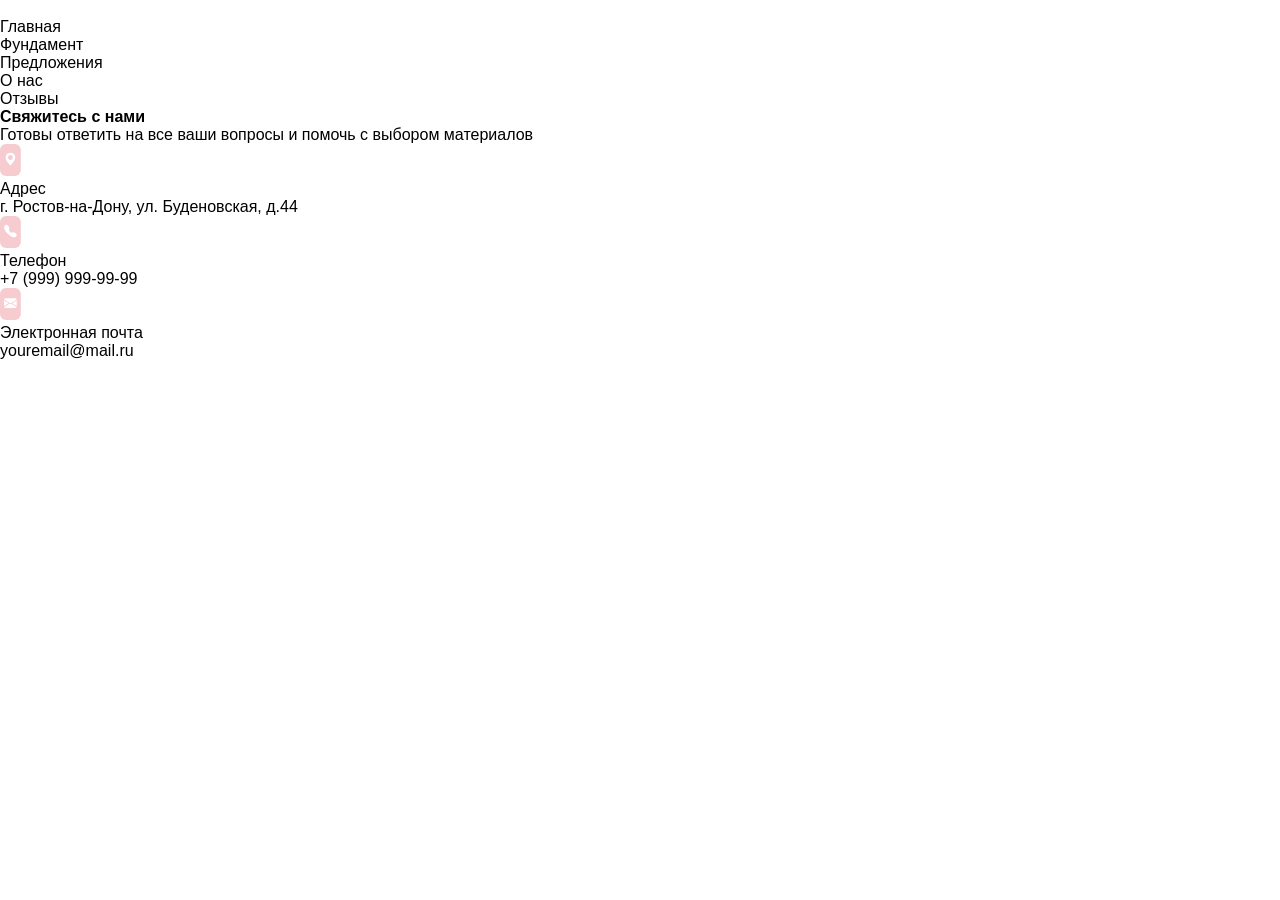
==== index.html @ 37ae5d3b "first commit" ====
<!DOCTYPE html>
<html lang="en">
<head>
    <meta charset="UTF-8">
    <meta name="viewport" content="width=device-width, initial-scale=1.0">
    <meta name="description" content="Оптовая поставка промышленного оборудования и комплектующих для предприятий Юга России.">
    <meta name="keywords" content="оборудование, промышленное оборудование, для предприятий, оборудование для предприятий">
    <link rel="icon" href="favicon.svg" type="image/svg">
    <link rel="stylesheet" href="./style.css">
    <title>СНАБ-Юг | Промышленное оборудование и компелектующие</title>
</head>
<body>
    <div class="container">
        <header class="haeder">
            <a href="" class="logo">
                <img src="" alt="" class="logo__image">
            </a>
            <nav class="navigation">
                <li class="navigation__item">
                    <a href="#cover" class="navigation__link">Главная</a>
                </li>
                <li class="navigation__item">
                    <a href="#background" class="navigation__link">Фундамент</a>
                </li>
                <li class="navigation__item">
                    <a href="#solutions" class="navigation__link">Предложения</a>
                </li>
                <li class="navigation__item">
                    <a href="#about" class="navigation__link">О нас</a>
                </li>
                <li class="navigation__item">
                    <a href="#reviews" class="navigation__link">Отзывы</a>
                </li>
            </nav>
        </header>
        <section class="cover" id="cover"></section>
        <section class="background" id="background"></section>
        <section class="solutions" id="solutions"></section>
        <section class="about" id="about"></section>
        <section class="reviews" id="reviews"></section>
        <footer class="footer">
            <ul class="footer__content">
                <li class="footer__contacts">
                    <h4 class="footer__contacts--title">Свяжитесь с нами</h4>
                    <p class="footer__contacts--second">Готовы ответить на все ваши вопросы и помочь с выбором материалов</p>
                    <ul class="footer__contacts--list">
                        <li class="contacts__item">
                            <img src="./images/map.svg" alt="icon">
                            <div class="contacts__item">
                                <span class="contacts__item--title">Адрес</span>
                                <p class="contacts__item--second">г. Ростов-на-Дону, ул. Буденовская, д.44</p>
                            </div>
                        </li>
                        <li class="contacts__item">
                            <img src="./images/phone.svg" alt="icon">
                            <div class="contacts__item">
                                <span class="contacts__item--title">Телефон</span>
                                <p class="contacts__item--second">+7 (999) 999-99-99</p>
                            </div>
                        </li>
                        <li class="contacts__item">
                            <img src="./images/email.svg" alt="icon">
                            <div class="contacts__item">
                                <span class="contacts__item--title">Электронная почта</span>
                                <p class="contacts__item--second">youremail@mail.ru</p>
                            </div>
                        </li>
                    </ul>
                </li>
                <li class="footer__navigation"></li>
                <li class="footer__logo"></li>
            </ul>
        </footer>
    </div>
</body>
</html>
---- style.css ----
:root {
  --beige: #e8dccb;
  --light-beige: #f5f0ea;
  --gray: #b5b5b5;
  --dark-gray: #444;
  --black: #000;
  --white: #fff;
  --h-title: 48px;
  --f-title: 32px;
  --s-title: 20px;
  --description: 16px;
  --p: 13px;
  --h-text: '', sans-serif;
  --s-text: '', sans-serif;
}

*, *::after, *::before {
    box-sizing: border-box;
    padding: 0;
    margin: 0;
    font-size: 16px;
    font-family: sans-serif;
    border: none;
    border-radius: none;
    outline: none;
    text-decoration: none;
    color: var(--black);
    list-style-type: none;
}

h1 {}

h2 {}

h3 {}

h4 {}

p {}

header {}

footer {}

button {}
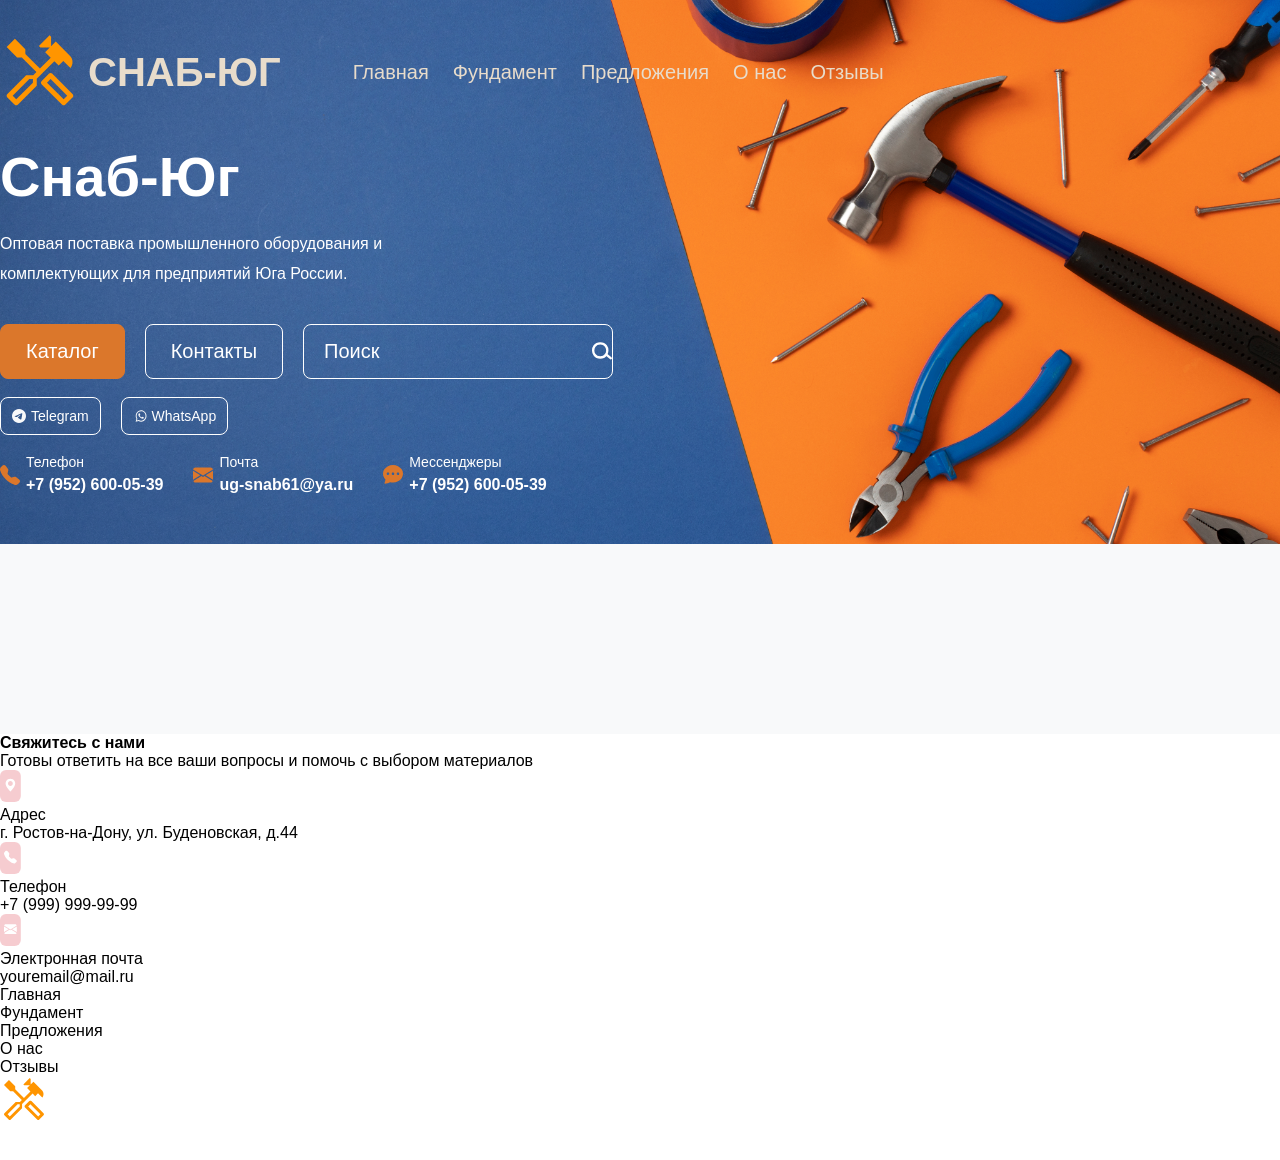
==== commit 8acd4ab1: "add html structure and style for cover container and header" ====
--- a/index.html
+++ b/index.html
@@ -12,8 +12,9 @@
 <body>
     <div class="container">
         <header class="haeder">
-            <a href="" class="logo">
-                <img src="" alt="" class="logo__image">
+            <a href="#cover" class="logo">
+                <img src="./images/logo.svg" alt="logo" class="logo__image">
+                <span>СНАБ-ЮГ</span>
             </a>
             <nav class="navigation">
                 <li class="navigation__item">
@@ -33,7 +34,53 @@
                 </li>
             </nav>
         </header>
-        <section class="cover" id="cover"></section>
+        <section class="cover" id="cover">
+            <img src="./images/cover__background.png" alt="backgroundCover" class="cover__background">
+            <div class="cover__content">
+                <span class="cover__title">Снаб-Юг</span>
+                <h2 class="cover__description">
+                    Оптовая поставка промышленного оборудования и комплектующих для предприятий Юга России.
+                </h2>
+                <div class="cover__button">
+                    <a href="./catalog.html" class="cover__catalog--btn">Каталог</a>
+                    <a href="./contacts.html" class="cover__contacts--btn">Контакты</a>
+                    <input class="cover__search" type="text" placeholder="Поиск">
+                </div>
+                <div class="cover__messenger">
+                    <a href="" class="cover__tg">
+                        <img src="./images/cover__tg.svg" alt="tg">
+                        <span>Telegram</span>
+                    </a>
+                    <a href="" class="cover__ma">
+                        <img src="./images/cover__wa.svg" alt="wa">
+                        <span>WhatsApp</span>
+                    </a>
+                </div>
+                <ul class="cover__contacts">
+                    <li class="cover__contacts--item">
+                        <img src="./images/cover__phone.svg" alt="phone" class="cover__contacts--phone">
+                        <div class="cover__phone--text">
+                            <span>Телефон</span>
+                            <p>+7 (952) 600-05-39</p>
+                        </div>
+                    </li>
+                    <li class="cover__contacts--item">
+                        <img src="./images/cover__email.svg" alt="email" class="cover__contacts--phone">
+                        <div class="cover__phone--text">
+                            <span>Почта</span>
+                            <p>ug-snab61@ya.ru</p>
+                        </div>
+                    </li>
+                    <li class="cover__contacts--item">
+                        <img src="./images/cover__messanger.svg" alt="messanger" class="cover__contacts--phone">
+                        <div class="cover__phone--text">
+                            <span>Мессенджеры</span>
+                            <p>+7 (952) 600-05-39</p>
+                        </div>
+                    </li>
+                </ul>
+            </div>
+        </section>
         <section class="background" id="background"></section>
         <section class="solutions" id="solutions"></section>
         <section class="about" id="about"></section>
@@ -67,8 +114,28 @@
                         </li>
                     </ul>
                 </li>
-                <li class="footer__navigation"></li>
-                <li class="footer__logo"></li>
+                <li class="footer__navigation">
+                    <ul class="footer__navigation--list">
+                        <li class="footer__navigation--item">
+                            <a href="#cover" class="footer__navigation--link">Главная</a>
+                        </li>
+                        <li class="footer__navigation--item">
+                            <a href="#background" class="footer__navigation--link">Фундамент</a>
+                        </li>
+                        <li class="footer__navigation--item">
+                            <a href="#solutions" class="footer__navigation--link">Предложения</a>
+                        </li>
+                        <li class="footer__navigation--item">
+                            <a href="#about" class="footer__navigation--link">О нас</a>
+                        </li>
+                        <li class="footer__navigation--item">
+                            <a href="#reviews" class="footer__navigation--link">Отзывы</a>
+                        </li>
+                    </ul>
+                </li>
+                <li class="footer__logo">
+                    <img src="./images/logo.svg" alt="logo">
+                </li>
             </ul>
         </footer>
     </div>
--- a/style.css
+++ b/style.css
@@ -1,26 +1,30 @@
-
+@import url('https://fonts.googleapis.com/css2?family=Fira+Sans:ital,wght@0,100;0,200;0,300;0,400;0,500;0,600;0,700;0,800;0,900;1,100;1,200;1,300;1,400;1,500;1,600;1,700;1,800;1,900&family=Montserrat:ital,wght@0,100..900;1,100..900&family=Oswald:wght@200..700&family=Pacifico&family=Playwrite+US+Trad+Guides&family=Roboto:ital,wght@0,100..900;1,100..900&family=Source+Code+Pro:ital,wght@0,200..900;1,200..900&family=Space+Mono:ital,wght@0,400;0,700;1,400;1,700&family=Work+Sans:ital,wght@0,100..900;1,100..900&display=swap');
 
 :root {
   --beige: #e8dccb;
   --light-beige: #f5f0ea;
   --gray: #b5b5b5;
   --dark-gray: #444;
+  --orange: #DB772B;
   --black: #000;
   --white: #fff;
   --h-title: 48px;
+  --hw-title: 800;
   --f-title: 32px;
+  --fw-title: 700;
   --s-title: 20px;
+  --sw-title: 400;
   --description: 16px;
+  --w-description: 300;
   --p: 13px;
-  --h-text: '', sans-serif;
-  --s-text: '', sans-serif;
+  --all-text: 'Roboto', sans-serif;
 }
 
 *, *::after, *::before {
     box-sizing: border-box;
     padding: 0;
     margin: 0;
-    font-size: 16px;
+    font-size: var(--description);
     font-family: sans-serif;
     border: none;
     border-radius: none;
@@ -44,4 +48,228 @@
 
 footer {}
 
-button {}+button {}
+
+.haeder {
+    display: flex;
+    gap: 4rem;
+    align-items: center;
+    && > .logo {
+        display: flex;
+        align-items: center;
+        && > img {
+            width: 5rem;
+            margin-right: .5rem;
+        }
+        && > span {
+            text-wrap: nowrap;
+            font-size: 40px;
+            color: var(--beige);
+            font-weight: 600;
+        }
+    }
+    .navigation {
+        display: flex;
+        gap: .5rem;
+        && > li > a {
+            font-size: var(--s-title);
+            color: var(--beige);
+        }
+    }
+}
+
+.navigation__item {
+    position: relative;
+    padding: 0 .5rem;
+    transition: .3s;
+}
+
+.navigation__item::after {
+    content: '';
+    background: var(--light-beige);
+    width: 100%;
+    height: 130px;
+    position: absolute;
+    top: -12.5rem;
+    left: 0;
+    z-index: -1;
+    border-radius: .2rem;
+    box-shadow: 0px 1px 5px 1px;
+    transition: .3s;
+}
+
+.navigation__link {
+    transition: .4s;
+}
+
+.navigation__item:hover {
+    cursor: pointer;
+    && > .navigation__link {
+        color: var(--black);
+    }
+    &&::after {
+        top: -6rem;
+    }
+}
+
+.container {
+    width: 1320px;
+    margin: 0 auto;
+    padding: 2rem 0;
+}
+
+.cover__content {
+    display: flex;
+    flex-direction: column;
+    gap: 20px;
+    margin-top: 2rem;
+}
+
+.cover__background {
+    position: absolute;
+    top: 0;
+    left: 0;
+    z-index: -5;
+    width: 100%;
+    height: 544px;
+    object-fit: cover;
+}
+
+.cover__title {
+    font-size: 56px;
+    color: var(--white);
+    font-weight: var(--hw-title);
+}
+
+.cover__description {
+    font-size: var(--sw-title);
+    color: var(--white);
+    font-weight: var(--w-description);
+    width: 486px;
+    line-height: 30px;
+    margin-bottom: 15px;
+}
+
+.cover__button {
+    display: flex;
+    gap: 20px;
+    align-items: center;
+    position: relative;
+    && > a {
+        padding: 15px 25px;
+        color: var(--white);
+        background: none;
+        border: 1px solid var(--white);
+        border-radius: 8px;
+        font-size: var(--s-title);
+        font-weight: var(--sw-title);
+        transition: .3s;
+    }
+    && > input {
+        padding: 15px 35px 15px 20px;
+        background: #ffffff00;
+        border: 1px solid var(--white);
+        border-radius: 8px;
+        font-size: var(--s-title);
+        font-weight: var(--sw-title);
+        color: var(--white);
+        position: relative;
+        display: flex;
+        flex-direction: row;
+        align-items: center;
+        &&::placeholder {
+            color: var(--white);
+            font-weight: var(--sw-title);
+            font-size: var(--s-title);
+        }
+    }
+}
+
+.cover__button > a.cover__catalog--btn {
+    background: var(--orange);
+    border: 1px solid var(--orange);
+}
+
+.cover__button > a.cover__catalog--btn:hover {
+    cursor: pointer;
+    background: none;
+    border: 1px solid var(--white);
+}
+
+.cover__button > a.cover__contacts--btn:hover {
+    background: var(--orange);
+    border: 1px solid var(--orange);
+}
+
+.cover__button::before {
+    content: '';
+    background: url(./images/cover__search.svg);
+    position: absolute;
+    width: 20px;
+    height: 20px;
+    display: block;
+    left: 37rem;
+    background-repeat: no-repeat;
+    background-size: contain;
+    z-index: 2;
+    transition: 0.3s;
+}
+
+.cover__messenger {
+    display: flex;
+    flex-direction: row;
+    align-items: center;
+    gap: 20px;
+    height: 33px;
+    && > a {
+        padding: 10px 11px;
+        border: 1px solid var(--white);
+        border-radius: 8px;
+        display: flex;
+        gap: 5px;
+        && > img {
+            width: 14px;
+        }
+        && > span {
+            color: var(--white);
+            font-size: 14px;
+            font-weight: var(--sw-title);
+        }
+    }
+}
+
+.cover__contacts {
+    display: flex;
+    gap: 30px;
+    align-items: center;
+}
+
+.cover__contacts--item {
+    display: flex;
+    align-items: center;
+    gap: 6px;
+    && > img {
+        width: 20px;
+    }
+}
+
+.cover__phone--text {
+    && > span {
+        font-size: 14px;
+        font-weight: var(--sw-title);
+        color: var(--white);
+        line-height: 21px;
+    }
+    && > p {
+        font-size: var(--description);
+        font-weight: var(--fw-title);
+        color: var(--white);
+        line-height: 24px;
+    }
+}
+
+.background {
+    padding: 95px 0;
+    background: #F8F9FA;
+    margin-top: 47px;
+}
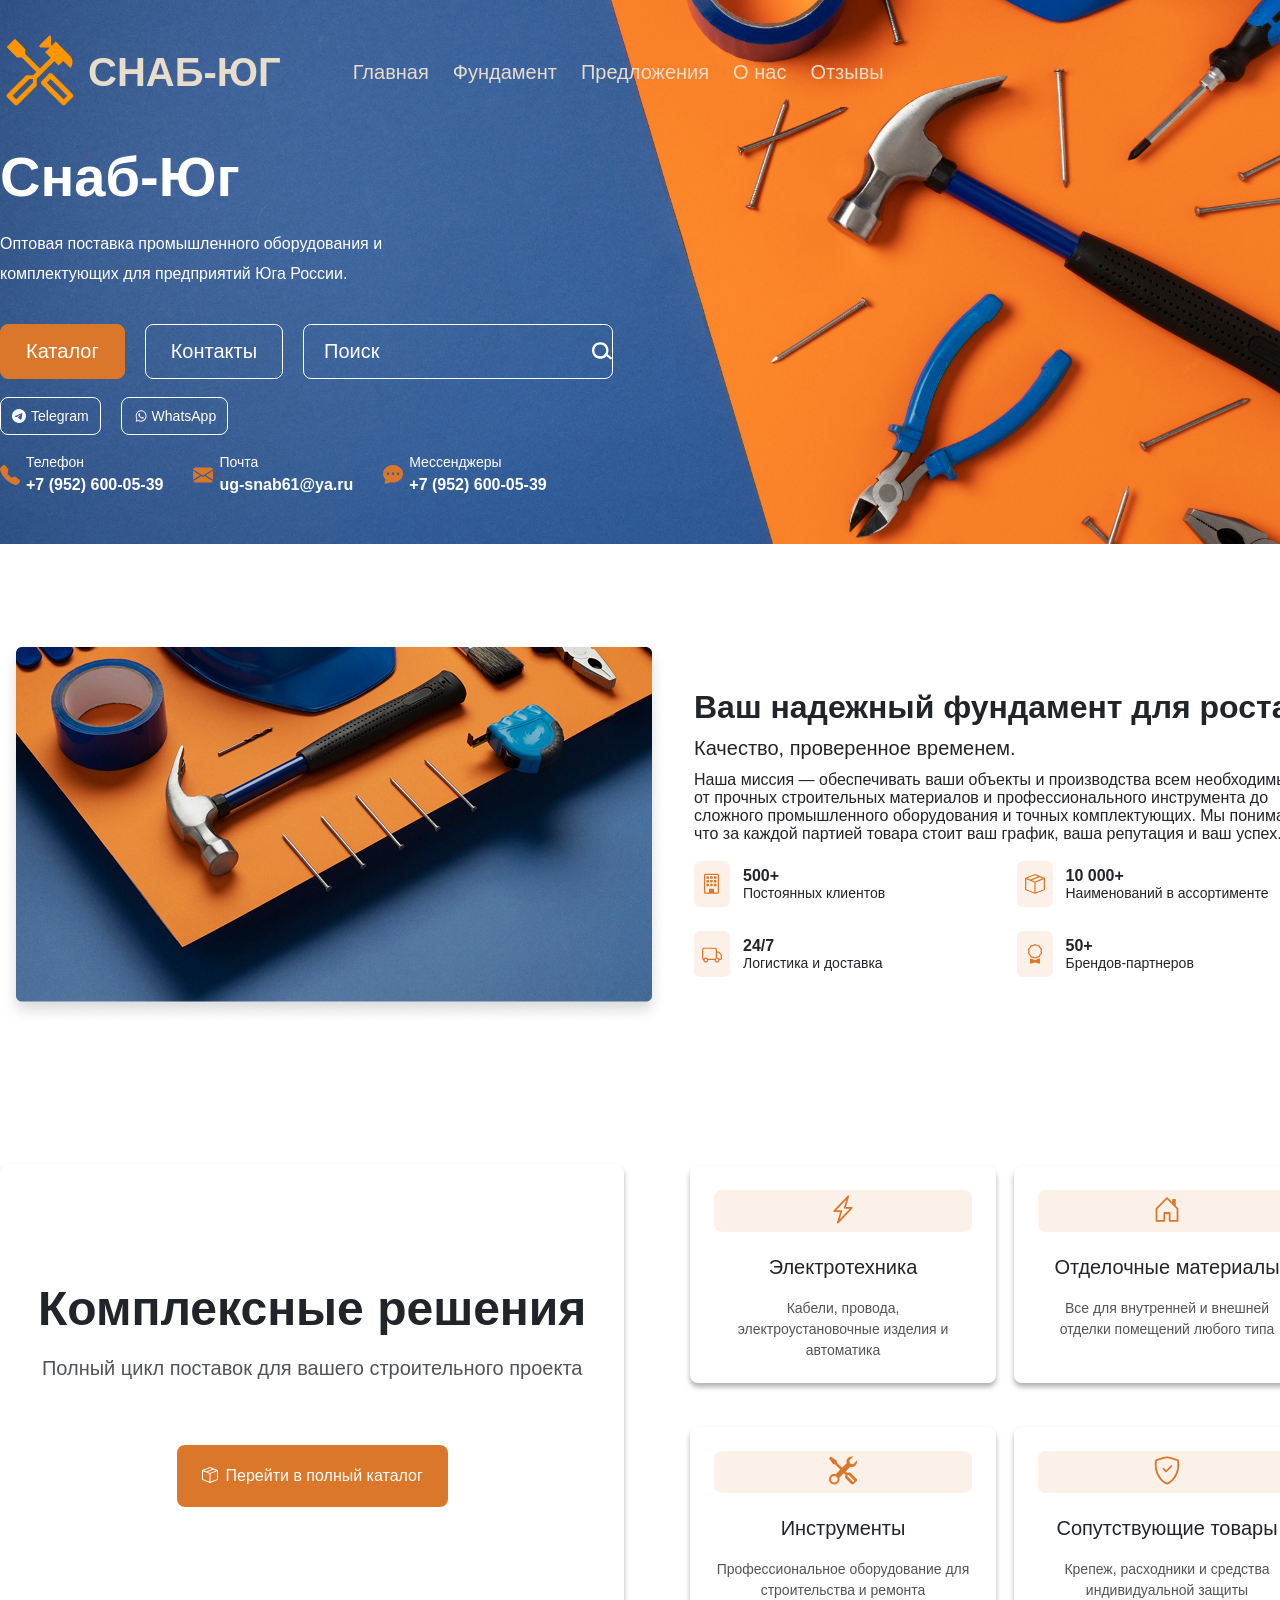
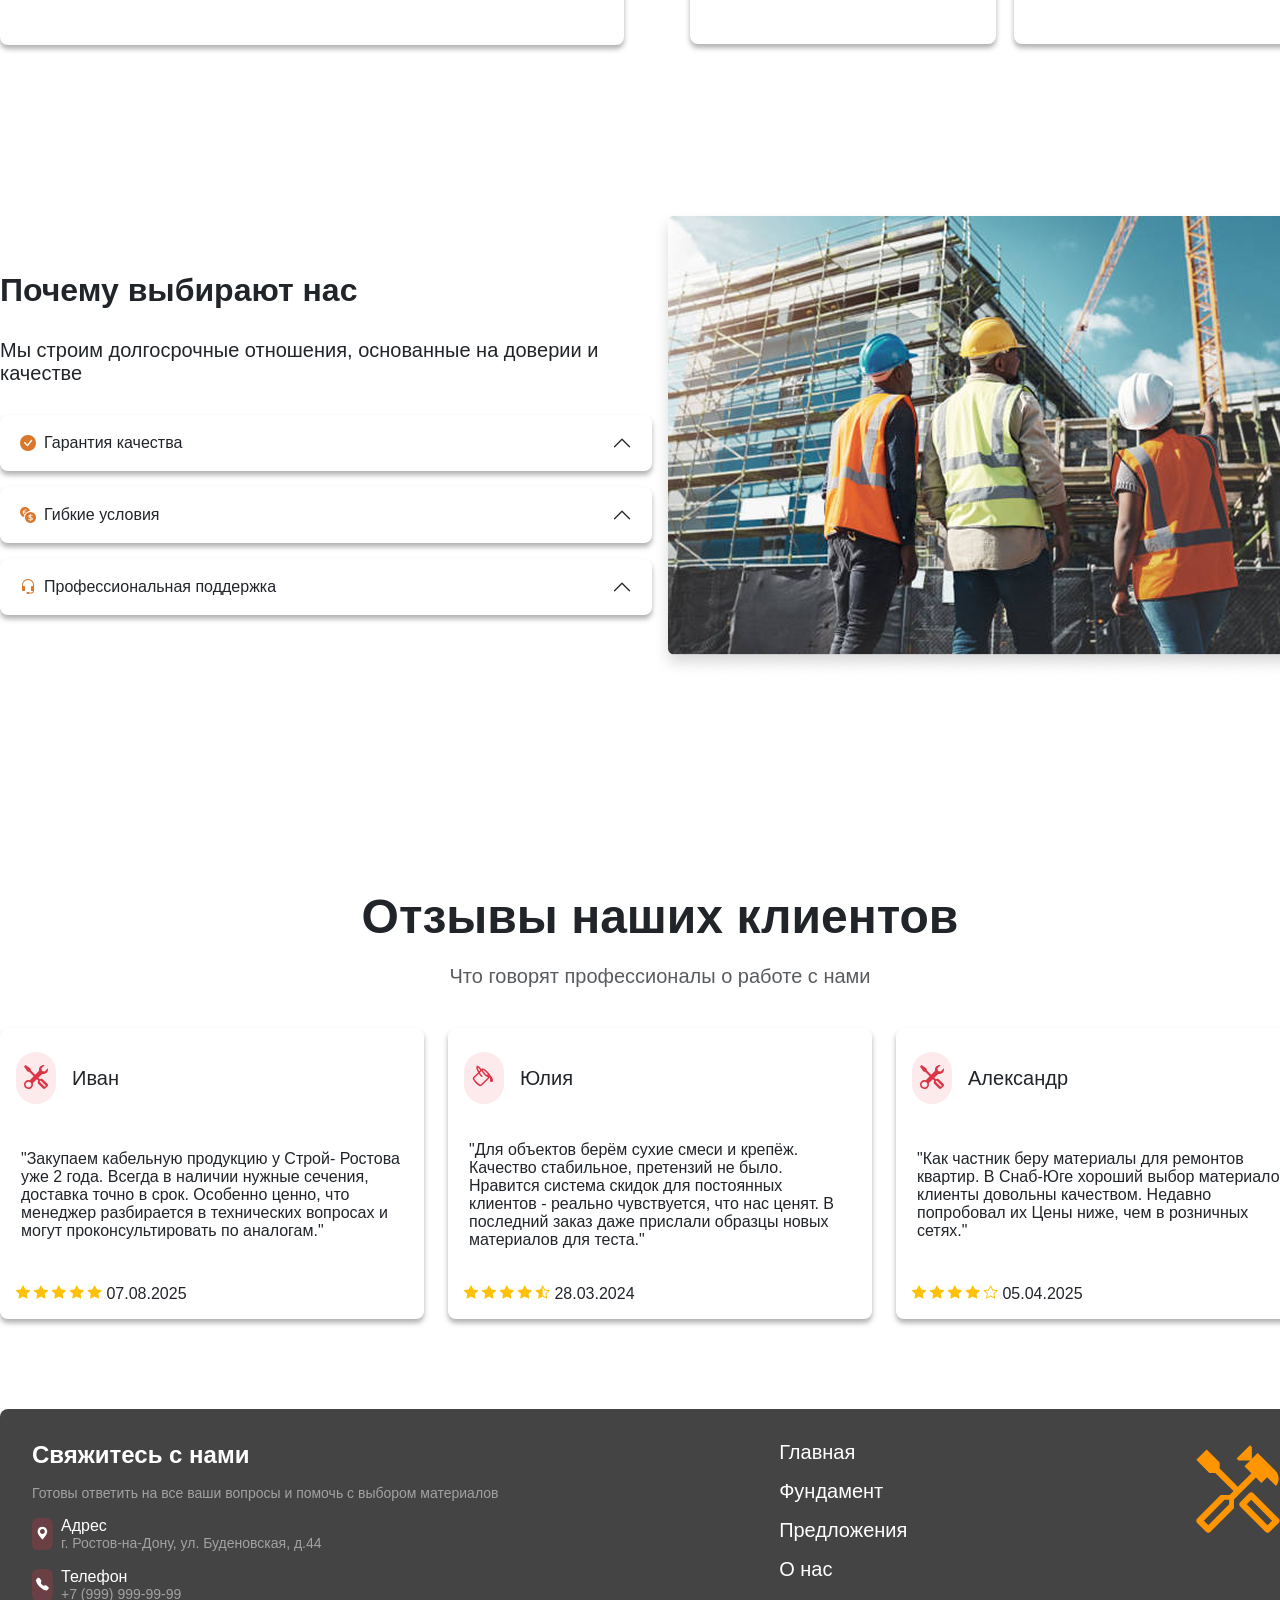
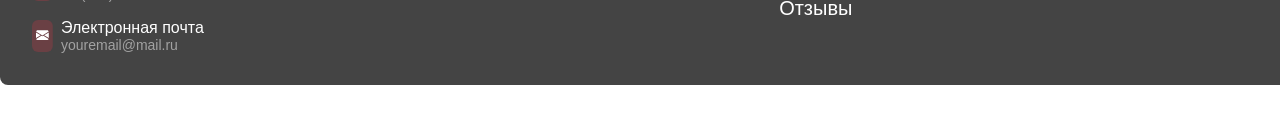
==== commit 46b8138a: "end develop" ====
--- a/index.html
+++ b/index.html
@@ -5,7 +5,7 @@
     <meta name="viewport" content="width=device-width, initial-scale=1.0">
     <meta name="description" content="Оптовая поставка промышленного оборудования и комплектующих для предприятий Юга России.">
     <meta name="keywords" content="оборудование, промышленное оборудование, для предприятий, оборудование для предприятий">
-    <link rel="icon" href="favicon.svg" type="image/svg">
+    <link rel="icon" href="./images/favicon.svg" type="image/svg">
     <link rel="stylesheet" href="./style.css">
     <title>СНАБ-Юг | Промышленное оборудование и компелектующие</title>
 </head>
@@ -81,10 +81,166 @@
                 </ul>
             </div>
         </section>
-        <section class="background" id="background"></section>
-        <section class="solutions" id="solutions"></section>
-        <section class="about" id="about"></section>
-        <section class="reviews" id="reviews"></section>
+        <section class="background" id="background">
+            <img src="./images/preview-photo-house.png" alt="preview" class="background__image">
+            <div class="background__content">
+                <div class="background__text">
+                    <h1 class="background__title">Ваш надежный фундамент для роста.</h1>
+                    <h2 class="background__second">Качество, проверенное временем.</h2>
+                    <p class="background__description">Наша миссия — обеспечивать ваши объекты и производства всем необходимым: от прочных строительных материалов и профессионального инструмента до сложного промышленного оборудования и точных комплектующих. Мы понимаем, что за каждой партией товара стоит ваш график, ваша репутация и ваш успех.</p>
+                </div>
+                <ul class="background__icon">
+                    <li class="background__item">
+                        <img src="./images/clients.svg" alt="clients" class="background__pic">
+                        <div class="background__icon--text">
+                            <span>500+</span>
+                            <p>Постоянных клиентов</p>
+                        </div>
+                    </li>
+                    <li class="background__item">
+                        <img src="./images/naming.svg" alt="box" class="background__pic">
+                        <div class="background__icon--text">
+                            <span>10 000+</span>
+                            <p>Наименований в ассортименте</p>
+                        </div>
+                    </li>
+                    <li class="background__item">
+                        <img src="./images/logistic.svg" alt="logistic" class="background__pic">
+                        <div class="background__icon--text">
+                            <span>24/7</span>
+                            <p>Логистика и доставка</p>
+                        </div>
+                    </li>
+                    <li class="background__item">
+                        <img src="./images/brands.svg" alt="brands" class="background__pic">
+                        <div class="background__icon--text">
+                            <span>50+</span>
+                            <p>Брендов-партнеров</p>
+                        </div>
+                    </li>
+                </ul>
+            </div>
+        </section>
+        <section class="solutions" id="solutions">
+            <div class="solutions__catalog">
+                <h1 class="solutions__title">Комплексные решения</h1>
+                <h2 class="solutions__second">Полный цикл поставок для вашего строительного проекта</h2>
+                <a href="#" class="solutions__button">
+                    <img src="./images/box.svg" alt="box" class="solutions__icon">
+                    <p class="solutions__text">Перейти в полный каталог</p>
+                </a>
+            </div>
+            <ul class="solutions__list">
+                <li class="solutions__item">
+                    <img src="./images/lightning.svg" alt="lightning" class="solutions__pic">
+                    <span>Электротехника</span>
+                    <p>Кабели, провода,
+электроустановочные изделия и
+автоматика</p>
+                </li>
+                <li class="solutions__item">
+                    <img src="./images/house.svg" alt="house" class="solutions__pic">
+                    <span>Отделочные материалы</span>
+                    <p>Все для внутренней и внешней
+отделки помещений любого типа</p>
+                </li>
+                <li class="solutions__item">
+                    <img src="./images/pair.svg" alt="pair" class="solutions__pic">
+                    <span>Инструменты</span>
+                    <p>Профессиональное оборудование для
+строительства и ремонта</p>
+                </li>
+                <li class="solutions__item">
+                    <img src="./images/product.svg" alt="product" class="solutions__pic">
+                    <span>Сопутствующие товары</span>
+                    <p>Крепеж, расходники и средства
+индивидуальной защиты</p>
+                </li>
+            </ul>
+        </section>
+        <section class="about" id="about">
+            <div class="about__text">
+                <h1 class="about__title">Почему выбирают нас</h1>
+                <h2 class="about__second">Мы строим долгосрочные отношения, основанные на доверии и
+качестве</h2>
+                <ul class="about__list">
+                    <li class="about__item noactive" id="item__first">
+                        <img src="./images/quality.svg" alt="quality" class="about__item--icon">
+                        <p class="about__item--title">Гарантия качества</p>
+                        <img src="./images/arrow.svg" alt="" class="about__item--arrow">
+                        <span class="about__item--dialog dialog__noactive">Все материалы проходят многоступенчатый контроль качества. Мы работаем
+только с проверенными производителями и предоставляем полный пакет
+документов.</span>
+                    </li>
+                    <li class="about__item noactive" id="item__second">
+                        <img src="./images/pay.svg" alt="pay" class="about__item--icon">
+                        <p class="about__item--title">Гибкие условия</p>
+                        <img src="./images/arrow.svg" alt="" class="about__item--arrow">
+                        <span class="about__item--dialog dialog__noactive">Наши банки-партнеры выдают кредиты для решения ваших задач. Мы сотрудничаем с более 20 банками по всей России.</span>
+                    </li>
+                    <li class="about__item noactive" id="item__three">
+                        <img src="./images/support.svg" alt="support" class="about__item--icon">
+                        <p class="about__item--title">Профессиональная поддержка</p>
+                        <img src="./images/arrow.svg" alt="" class="about__item--arrow">
+                        <span class="about__item--dialog dialog__noactive">Наши менеджеры на связи 24/7, что позволяет вам задавать вопрос нам в любое время. Мы ответим вам в течении 10 минут.</span>
+                    </li>
+                </ul>
+            </div>
+            <img src="./images/image__about.png" alt="about" class="about__image">
+        </section>
+        <section class="reviews" id="reviews">
+            <h1 class="reviews__title">Отзывы наших клиентов</h1>
+            <h2 class="reviews__second">Что говорят профессионалы о работе с нами</h2>
+            <ul class="reviews__list">
+                <li class="reviews__item">
+                    <div class="reviews__head">
+                        <img class="reviews__item--head" src="./images/reviews2.svg" alt="icon">
+                        <span>Иван</span>
+                    </div>
+                    <p class="reviews__item--description">"Закупаем кабельную продукцию у Строй-
+Ростова уже 2 года. Всегда в наличии нужные
+сечения, доставка точно в срок. Особенно
+ценно, что менеджер разбирается в технических
+вопросах и могут проконсультировать по
+аналогам."</p>
+                    <div class="reviews__item--rating">
+                        <img src="./images/rating1.svg" alt="" class="rating__icon">
+                        <span>07.08.2025</span>
+                    </div>
+                </li>
+                <li class="reviews__item">
+                    <div class="reviews__head">
+                        <img class="reviews__item--head" src="./images/reviews3.svg" alt="icon">
+                        <span>Юлия</span>
+                    </div>
+                    <p class="reviews__item--description">"Для объектов берём сухие смеси и крепёж.
+Качество стабильное, претензий не было.
+Нравится система скидок для постоянных
+клиентов - реально чувствуется, что нас ценят. В
+последний заказ даже прислали образцы новых
+материалов для теста."</p>
+                    <div class="reviews__item--rating">
+                        <img src="./images/rating2.svg" alt="" class="rating__icon">
+                        <span>28.03.2024</span>
+                    </div>
+                </li>
+                <li class="reviews__item">
+                    <div class="reviews__head">
+                        <img class="reviews__item--head" src="./images/reviews2.svg" alt="icon">
+                        <span>Александр</span>
+                    </div>
+                    <p class="reviews__item--description">"Как частник беру материалы для ремонтов
+квартир. В Снаб-Юге хороший выбор
+материалов - клиенты довольны качеством.
+Недавно попробовал их Цены ниже, чем в
+розничных сетях."</p>
+                    <div class="reviews__item--rating">
+                        <img src="./images/rating3.svg" alt="" class="rating__icon">
+                        <span>05.04.2025</span>
+                    </div>
+                </li>
+            </ul>
+        </section>
         <footer class="footer">
             <ul class="footer__content">
                 <li class="footer__contacts">
@@ -93,21 +249,21 @@
                     <ul class="footer__contacts--list">
                         <li class="contacts__item">
                             <img src="./images/map.svg" alt="icon">
-                            <div class="contacts__item">
+                            <div class="contacts__item--text">
                                 <span class="contacts__item--title">Адрес</span>
                                 <p class="contacts__item--second">г. Ростов-на-Дону, ул. Буденовская, д.44</p>
                             </div>
                         </li>
                         <li class="contacts__item">
                             <img src="./images/phone.svg" alt="icon">
-                            <div class="contacts__item">
+                            <div class="contacts__item--text">
                                 <span class="contacts__item--title">Телефон</span>
                                 <p class="contacts__item--second">+7 (999) 999-99-99</p>
                             </div>
                         </li>
                         <li class="contacts__item">
                             <img src="./images/email.svg" alt="icon">
-                            <div class="contacts__item">
+                            <div class="contacts__item--text">
                                 <span class="contacts__item--title">Электронная почта</span>
                                 <p class="contacts__item--second">youremail@mail.ru</p>
                             </div>
@@ -139,5 +295,6 @@
             </ul>
         </footer>
     </div>
+    <script src="./app.js"></script>
 </body>
 </html>
--- a/style.css
+++ b/style.css
@@ -6,7 +6,7 @@
   --gray: #b5b5b5;
   --dark-gray: #444;
   --orange: #DB772B;
-  --black: #000;
+  --black: #212529;
   --white: #fff;
   --h-title: 48px;
   --hw-title: 800;
@@ -34,22 +34,6 @@
     list-style-type: none;
 }
 
-h1 {}
-
-h2 {}
-
-h3 {}
-
-h4 {}
-
-p {}
-
-header {}
-
-footer {}
-
-button {}
-
 .haeder {
     display: flex;
     gap: 4rem;
@@ -270,6 +254,324 @@
 
 .background {
     padding: 95px 0;
-    background: #F8F9FA;
     margin-top: 47px;
-}+    display: flex;
+    align-items: center;
+    gap: 21px;
+}
+
+.background__content {
+    padding: 10px 5px;
+    display: flex;
+    gap: 18px;
+    flex-direction: column;
+    /* max-width: 630px; */
+    /* flex: 1; */
+}
+
+.background__text {
+    display: flex;
+    flex-direction: column;
+    gap: 11px;
+    && > h1 {
+        font-size: var(--f-title);
+        font-weight: var(--fw-title);
+    }
+    && > h2 {
+        font-size: var(--s-title);
+        font-weight: var(--sw-title);
+    }
+    && > p {
+        font-size: var(--description);
+        font-weight: var(--w-description);    
+    }
+}
+
+.background__icon {
+    display: grid;
+    grid-template-columns: repeat(2, 1fr);
+    gap: 24px;
+}
+
+.background__item {
+    display: flex;
+    gap: 13px;
+    align-items: center;
+}
+
+.background__icon--text {
+    && > span {
+        font-size: var(--description);
+        font-weight: var(--fw-title);
+    }
+    && > p {
+        font-size: 14px;
+        font-weight: var(--w-description);
+    } 
+}
+
+.solutions {
+    display: flex;
+    align-items: center;
+    justify-content: space-between;
+    padding: 43px 0;
+}
+
+.solutions__catalog {
+    display: flex;
+    flex-direction: column;
+    align-items: center;
+    box-shadow: 0px 4px 5px .1px #44444468;
+    padding: 117px 38px 138px;
+    border-radius: 8px;
+    && > h1 {
+        font-size: var(--h-title);
+        font-weight: var(--hw-title);
+        margin-bottom: 21px;
+    }
+    && > h2 {
+        font-size: var(--s-title);
+        font-weight: var(--w-description);
+        color: #212529c8;
+        margin-bottom: 65px;
+    }
+    && > a {
+        display: flex;
+        align-items: start;
+        background: var(--orange);
+        border-radius: 8px;
+        gap: 8px;
+        padding: 22px 25px;
+        && > p {
+            font-size: var(--description);
+            font-weight: var(--w-description);
+            color: var(--white);
+        }
+    }
+}
+
+.solutions__list {
+    display: grid;
+    grid-template-columns: repeat(2, 1fr);
+    gap: 44px 18px;
+}
+
+.solutions__item {
+    display: flex;
+    flex-direction: column;
+    align-items: center;
+    text-align: center;
+    width: 306px;
+    height: 217px;
+    padding: 24px;
+    border-radius: 8px;
+    box-shadow: 0px 4px 5px .1px #44444468;
+    && > img {
+        margin-bottom: 24px;
+    }
+    && > span {
+        font-size: var(--s-title);
+        margin-bottom: 19px;
+    }
+    && > p {
+        font-size: 14px;
+        line-height: 21px;
+        color: #212529c8;
+    }
+}
+
+.about {
+    display: flex;
+    justify-content: space-between;
+    align-items: center;
+    padding: 120px 0;
+}
+
+.about__text {
+    display: flex;
+    flex-direction: column;
+    gap: 30px;
+    && > h1 {
+        font-size: var(--f-title);
+        font-weight: var(--fw-title);
+    }
+    && > h2 {
+        font-size: var(--s-title);
+        font-weight: var(--w-description);
+    }
+}
+
+.about__list {
+    display: flex;
+    flex-direction: column;
+    gap: 16px;
+}
+
+.about__item {
+    box-shadow: 0px 4px 5px .1px #44444468;
+    border-radius: 8px;
+    padding: 18px 20px;
+    display: flex;
+    align-items: center;
+    position: relative;
+    transition: .3s;
+    /* margin-bottom: 6rem; */
+    &&:hover {
+        cursor: pointer;
+    }
+    && > p {
+        font-size: var(--description);
+        transition: .3s;
+    }
+}
+
+.about__item--icon {
+    margin-right: 8px;
+}
+
+.about__item--arrow {
+    margin-left: auto;
+    transition: .3s;
+    transform: rotate(180deg);
+}
+
+.about__item--dialog.dialog__noactive {
+    top: 0;
+    position: absolute;
+    z-index: -10;
+    left: -10000px;
+    display: block;
+}
+
+.about__item--dialog.dialog__active {
+    display: block;
+    position: absolute;
+    margin-bottom: 20px;
+    z-index: -2;
+    background: var(--white);
+    border-bottom: 1px solid #44444468;
+    left: 0;
+    border-radius: 0px 0px 8px 8px;
+    bottom: -6.5rem;
+    padding: 18px 20px;
+    transition: .3s;
+}
+
+.reviews {
+    padding: 90px 0;
+    display: flex;
+    flex-direction: column;
+    align-items: center;
+    && > h1 {
+        font-size: var(--h-title);
+        font-weight: var(--hw-title);
+        margin-bottom: 21px;
+    }
+    && > h2 {
+        color: rgba(33, 37, 41, 0.75);
+        font-size: var(--s-title);
+        font-weight: 300;
+        margin-bottom: 40px;
+    }
+}
+
+.reviews__list {
+    display: flex;
+    align-items: center;
+    gap: 24px;
+}
+
+.reviews__item {
+    flex: 1;
+    padding: 24px 16px 16px 16px;
+    border-radius: 8px;
+    box-shadow: 0px 4px 5px .1px #44444468;
+    display: flex;
+    flex-direction: column;
+    align-items: start;
+    height: 291px;
+    justify-content: space-between;
+}
+
+.reviews__head {
+    display: flex;
+    flex-direction: row;
+    gap: 16px;
+    align-items: center;
+    && > span {
+        font-size: 20px;
+    }
+}
+
+.reviews__item--description {
+    padding: 0 5px;
+}
+
+.footer {
+    border-radius: 8px;
+    padding: 2rem;
+    background: #444;
+}
+
+.footer__content {
+    display: flex;
+    justify-content: space-between;
+}
+
+.footer__contacts {
+    display: flex;
+    flex-direction: column;
+    gap: 1rem;
+}
+
+.footer__contacts--title {
+    font-size: 24px;
+    font-weight: 700;
+    color: var(--white);
+}
+
+.footer__contacts--second {
+    font-size: 14px;
+    font-weight: 300;
+    color: rgba(255, 255, 255, 0.5);
+}
+
+.footer__contacts--list {
+    display: flex;
+    flex-direction: column;
+    gap: 17px;
+}
+
+.contacts__item {
+    display: flex;
+    gap: 8px;
+}
+
+.contacts__item--text {
+    && > span {
+        color: var(--white);
+        font-size: 16px;
+        font-weight: 300;
+    }
+    && > p {
+        color: rgba(255, 255, 255, 0.5);
+        font-size: 14px;
+        font-weight: 300;
+    }
+}
+
+.footer__navigation--list {
+    display: flex;
+    flex-direction: column;
+    gap: 1rem;
+    && > li > a {
+        color: var(--white);
+        font-size: 20px;
+    }
+}
+
+.footer__logo > img {
+    width: 100px;
+}
+
+/* box-shadow: 0px 4px 5px .1px #44444468; */
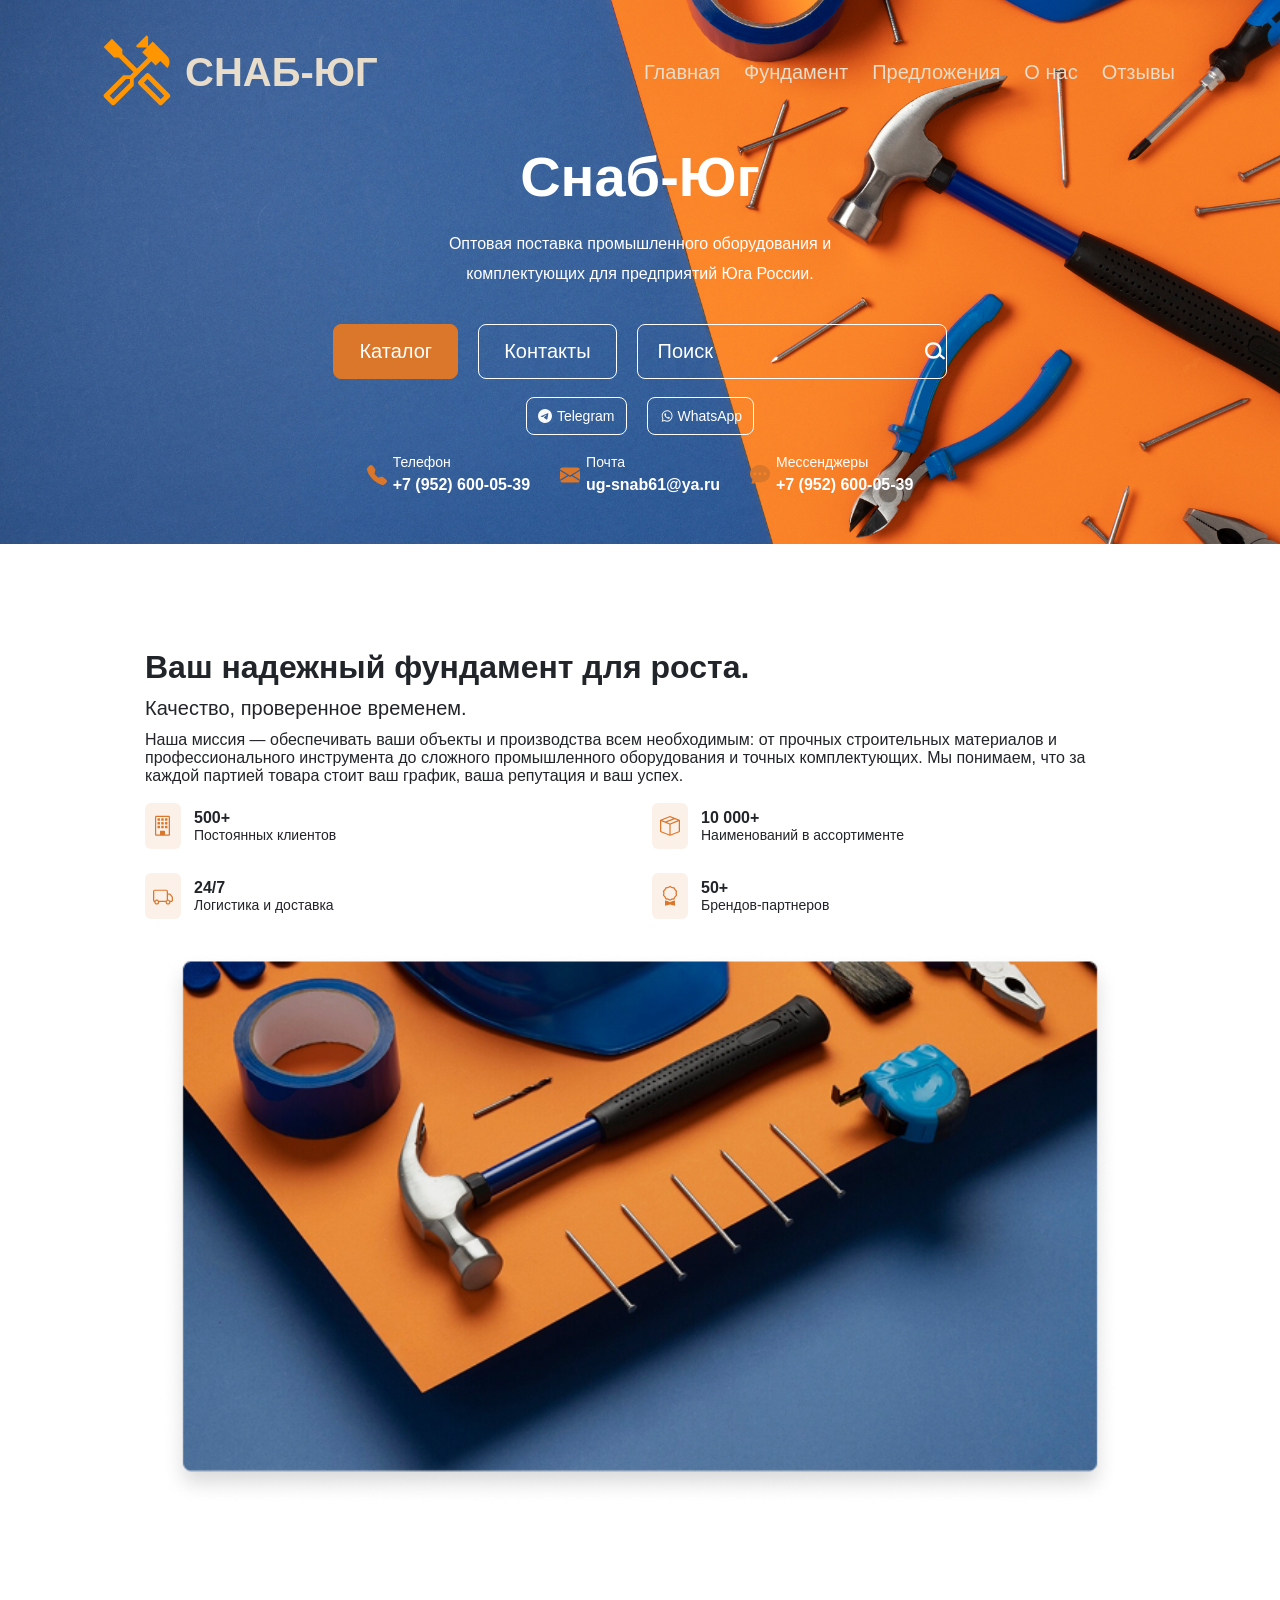
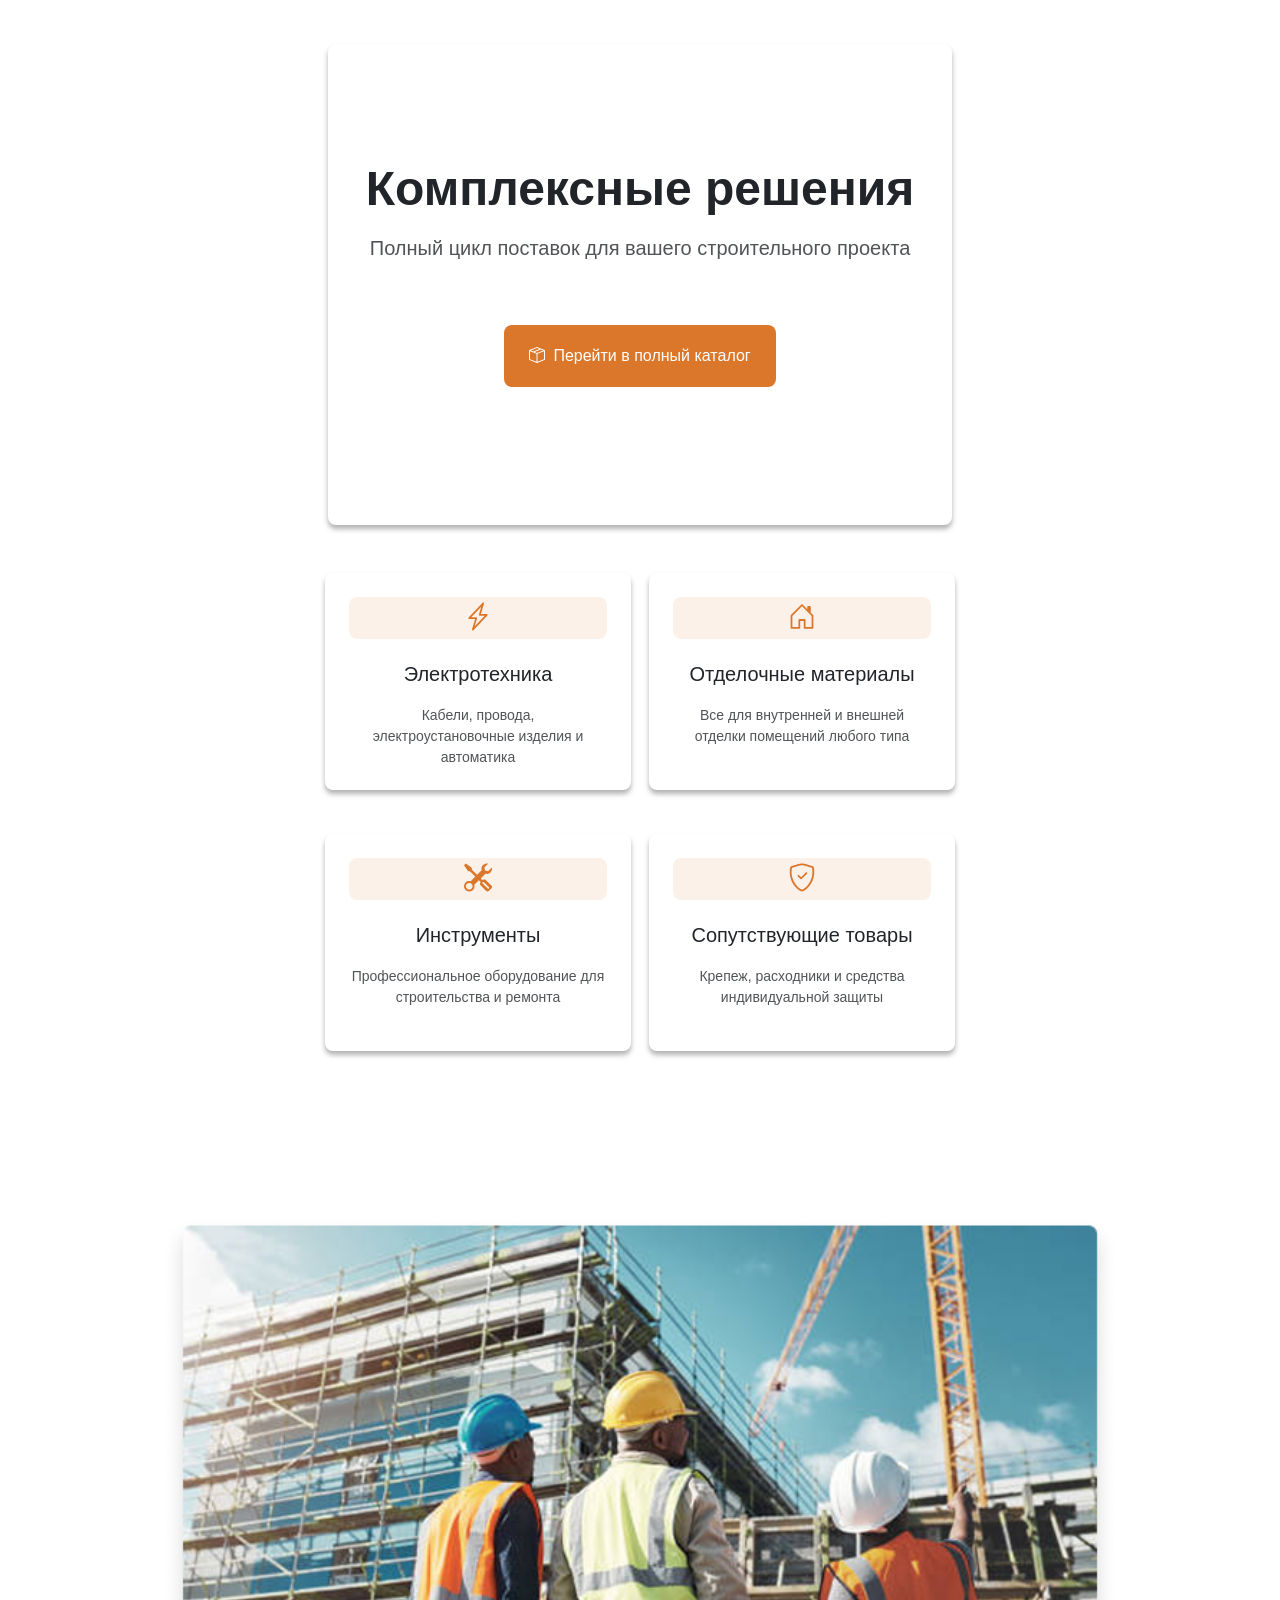
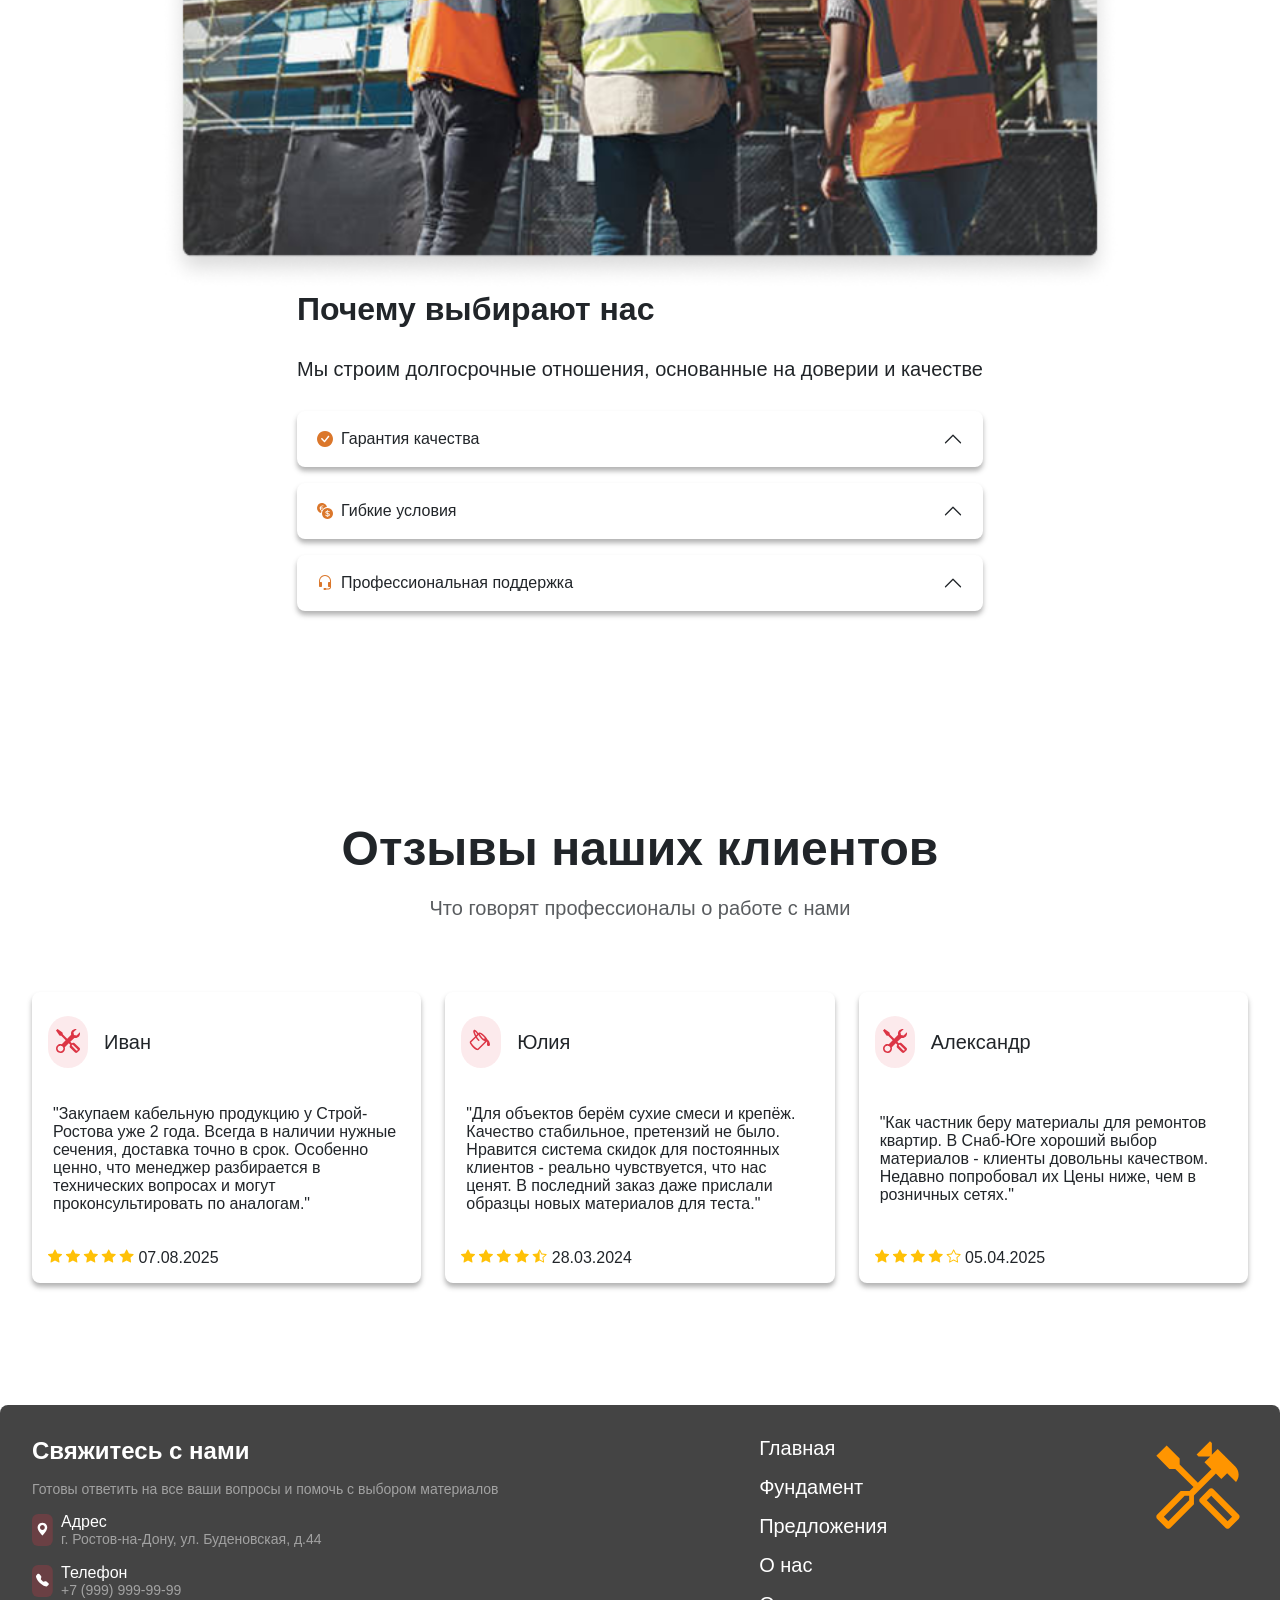
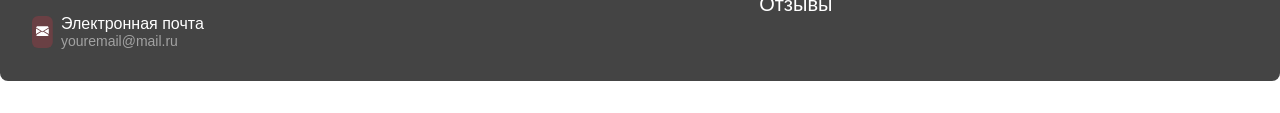
==== commit 82ca4faf: "add adaptive for section on board" ====
--- a/index.html
+++ b/index.html
@@ -11,7 +11,7 @@
 </head>
 <body>
     <div class="container">
-        <header class="haeder">
+        <header class="header">
             <a href="#cover" class="logo">
                 <img src="./images/logo.svg" alt="logo" class="logo__image">
                 <span>СНАБ-ЮГ</span>
--- a/style.css
+++ b/style.css
@@ -34,7 +34,7 @@
     list-style-type: none;
 }
 
-.haeder {
+.header {
     display: flex;
     gap: 4rem;
     align-items: center;
@@ -574,4 +574,201 @@
     width: 100px;
 }
 
+@media (max-width: 1350px) {
+    .header {
+        justify-content: space-around;
+    }
+
+    .cover__content {
+        align-items: center;
+    }
+
+    .cover__description {
+        text-align: center;
+    }
+
+    .background__image {
+        width: 75%;
+    }
+
+    .background {
+        flex-wrap: wrap-reverse;
+        justify-content: center;
+    }
+
+    .background__content {
+        max-width: 1000px;
+    }
+
+    .solutions {
+        flex-direction: column;
+        gap: 3rem;
+    }
+
+    .about {
+        flex-wrap: wrap-reverse;
+        justify-content: center;
+    }
+
+    .about__image {
+        width: 75%;
+    }
+
+    .reviews__list {
+        padding: 2rem;
+        justify-content: center;
+    }
+
+    .cover__background {
+        min-width: 100%;
+    }
+
+    .container {
+        width: 100%;
+    }
+}
+
+@media (max-width: 1022px) {
+    .background__content {
+        width: 70%;
+    }
+
+    .header {
+        gap: 0;
+        
+    }
+
+    .reviews__item {
+        flex: none;
+        width: 253px;
+    }
+
+    .reviews__list {
+        justify-content: center;
+        flex-wrap: wrap;       
+    }
+}
+
+@media (max-width: 840px) {
+    .header {
+        flex-wrap: wrap;
+        gap: 1rem;
+    }
+
+    .navigation__item::after {
+        top: -25rem;
+        height: 15rem;
+    }
+
+    .navigation__item:hover {
+        &&::after {
+            top: -13rem;
+        }
+    }
+
+    .footer__contacts--second {
+        text-wrap: wrap;
+    }
+    
+    .footer__content {
+        flex-wrap: wrap;
+        justify-content: center;
+        gap: 1rem;
+    }
+}
+
+@media (max-width: 678px) {
+    .solutions {
+        justify-content: center;
+        align-items: center;
+
+    }
+
+    .solutions__list {
+        grid-template-columns: repeat(1, 1fr);
+        justify-content: center;
+        gap: 1rem;
+        justify-content: center;
+
+    }
+
+    .about__text {
+        width: 80%;
+    }
+
+    .about__title, .about__second {
+        text-align: center;
+    }
+
+    .cover__button {
+        justify-content: center;
+        flex-wrap: wrap;
+    }
+
+    .cover__background {
+        height: 800px;
+    }
+
+    .cover__button::before {
+        display: none;
+    }
+
+    .solutions__title, .solutions__second, .reviews__title, .reviews__second {
+        text-align: center;
+    }
+
+    .about__item {
+        span {
+            top: 3rem;
+        }
+    }
+
+    .cover__contacts {
+        flex-direction: column;
+    }
+
+    .navigation {
+        flex-direction: column;
+    }
+}
+
+@media (max-width: 440px) {
+    header > a {
+        display: none !important;
+    }
+
+    h2.cover__description {
+        max-width: 70% !important;
+    }
+
+    .cover__background {
+        height: 850px;
+    }
+
+    .reviews__title, .reviews__second {
+        max-width: 70%;
+    }
+
+    .solutions__catalog {
+        max-width: 70% ;
+    }
+
+    .solutions__title {
+        font-size: 30px !important;
+    }
+
+    .background__item {
+        flex-direction: column;
+    }
+
+    .background__icon--text {
+        text-align: center;
+    }
+
+}
+
+
+
+
+
 /* box-shadow: 0px 4px 5px .1px #44444468; */
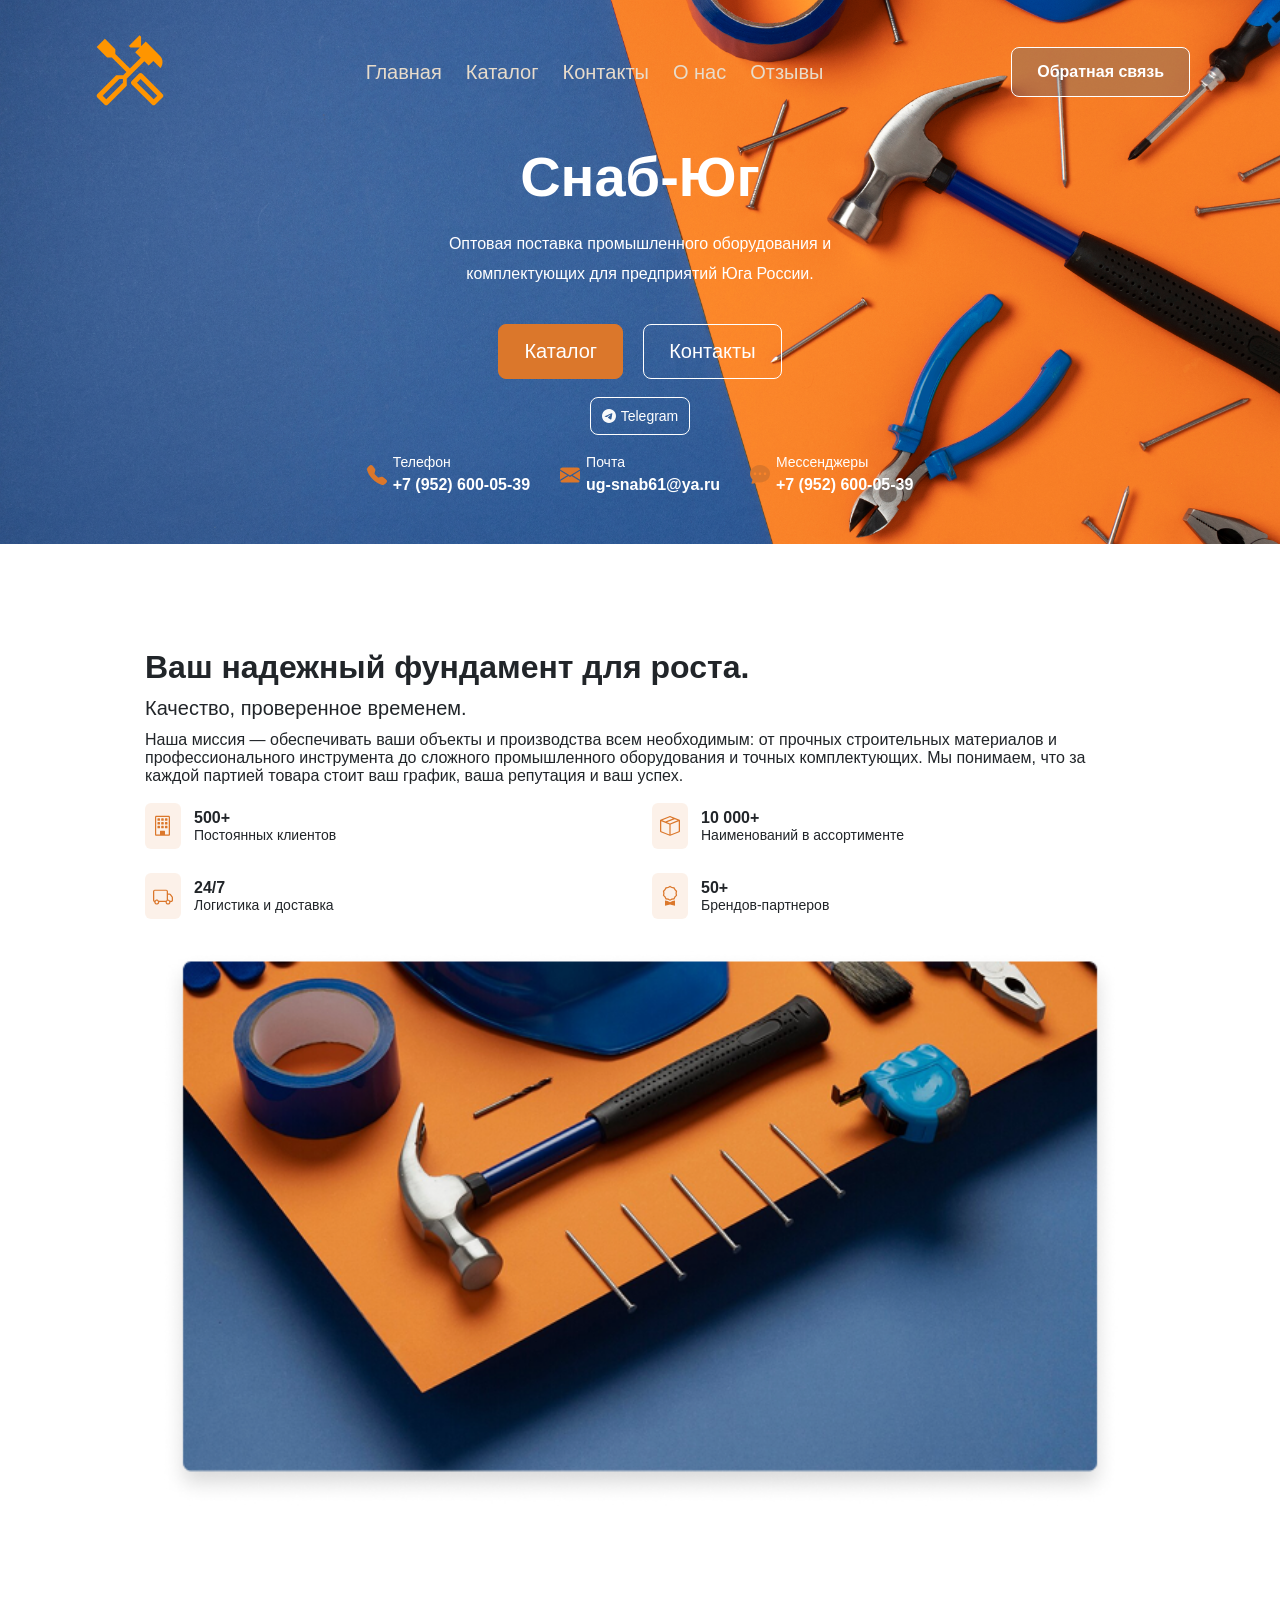
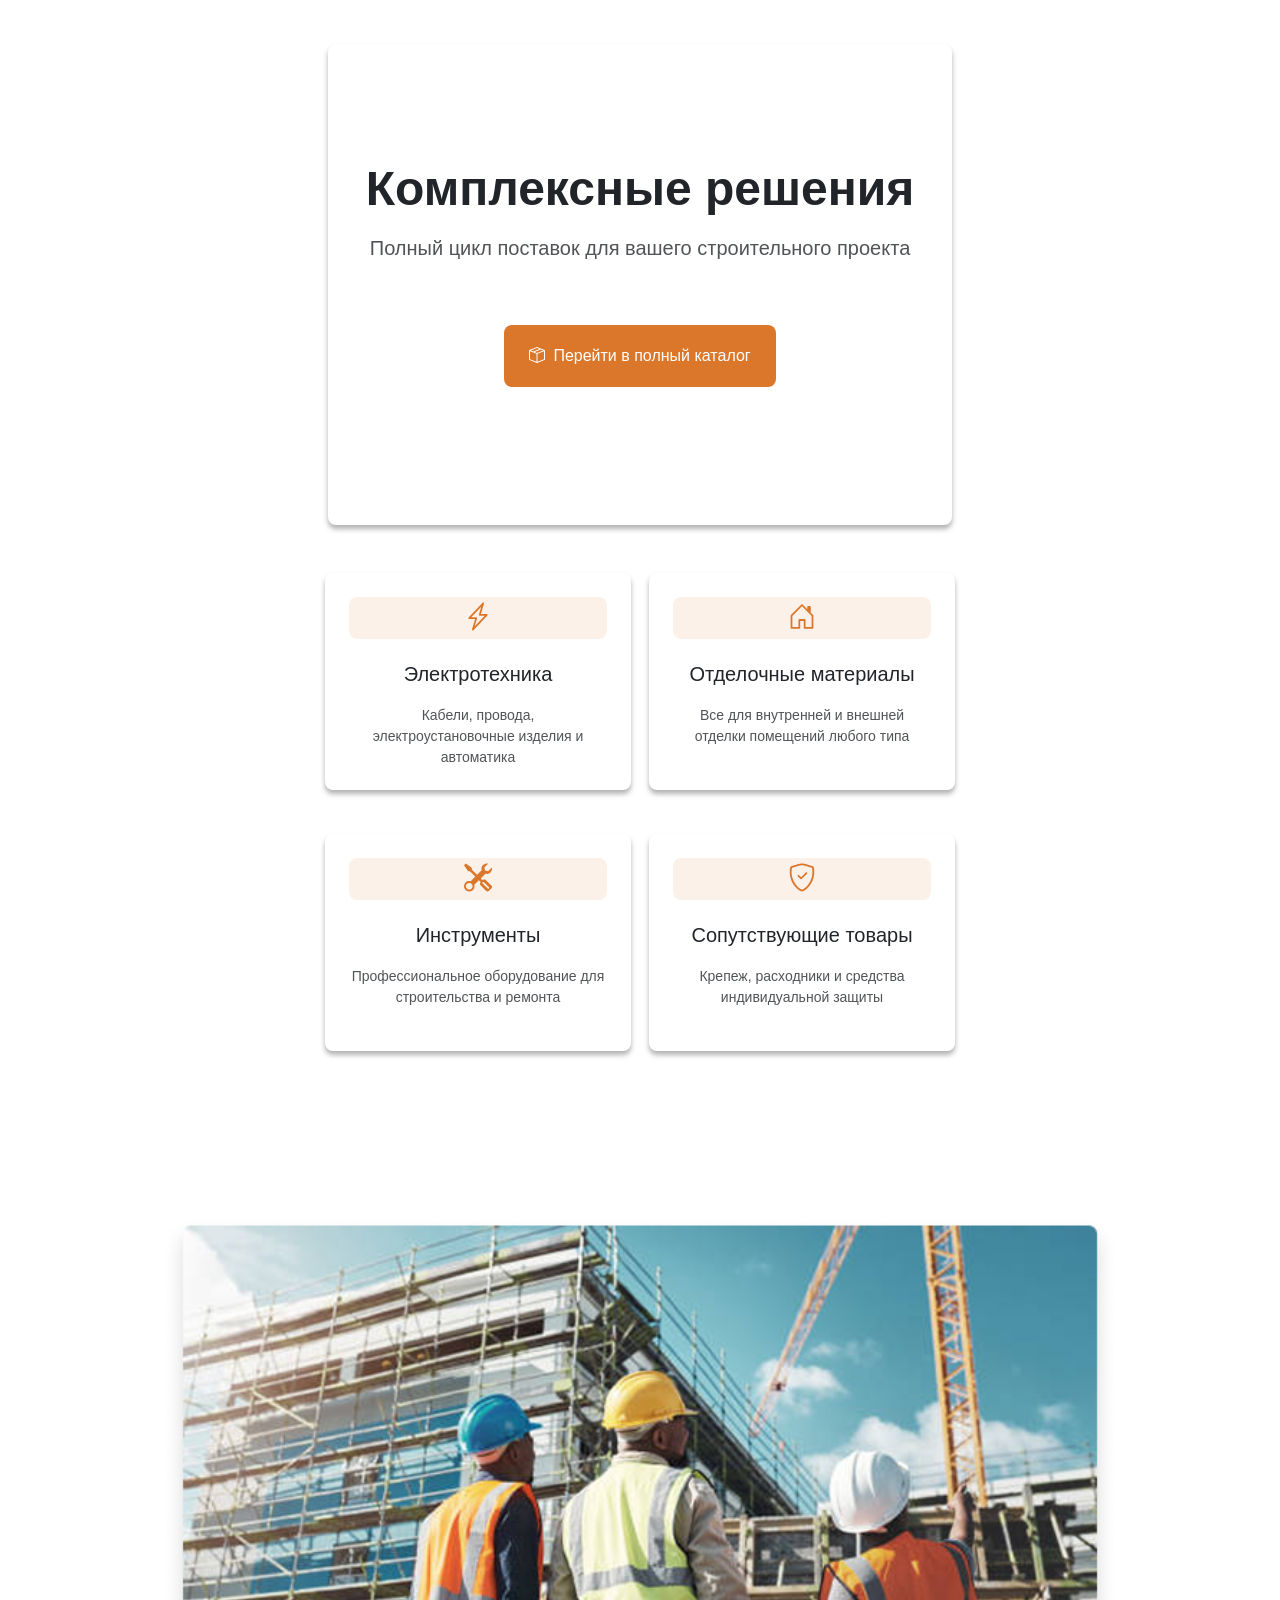
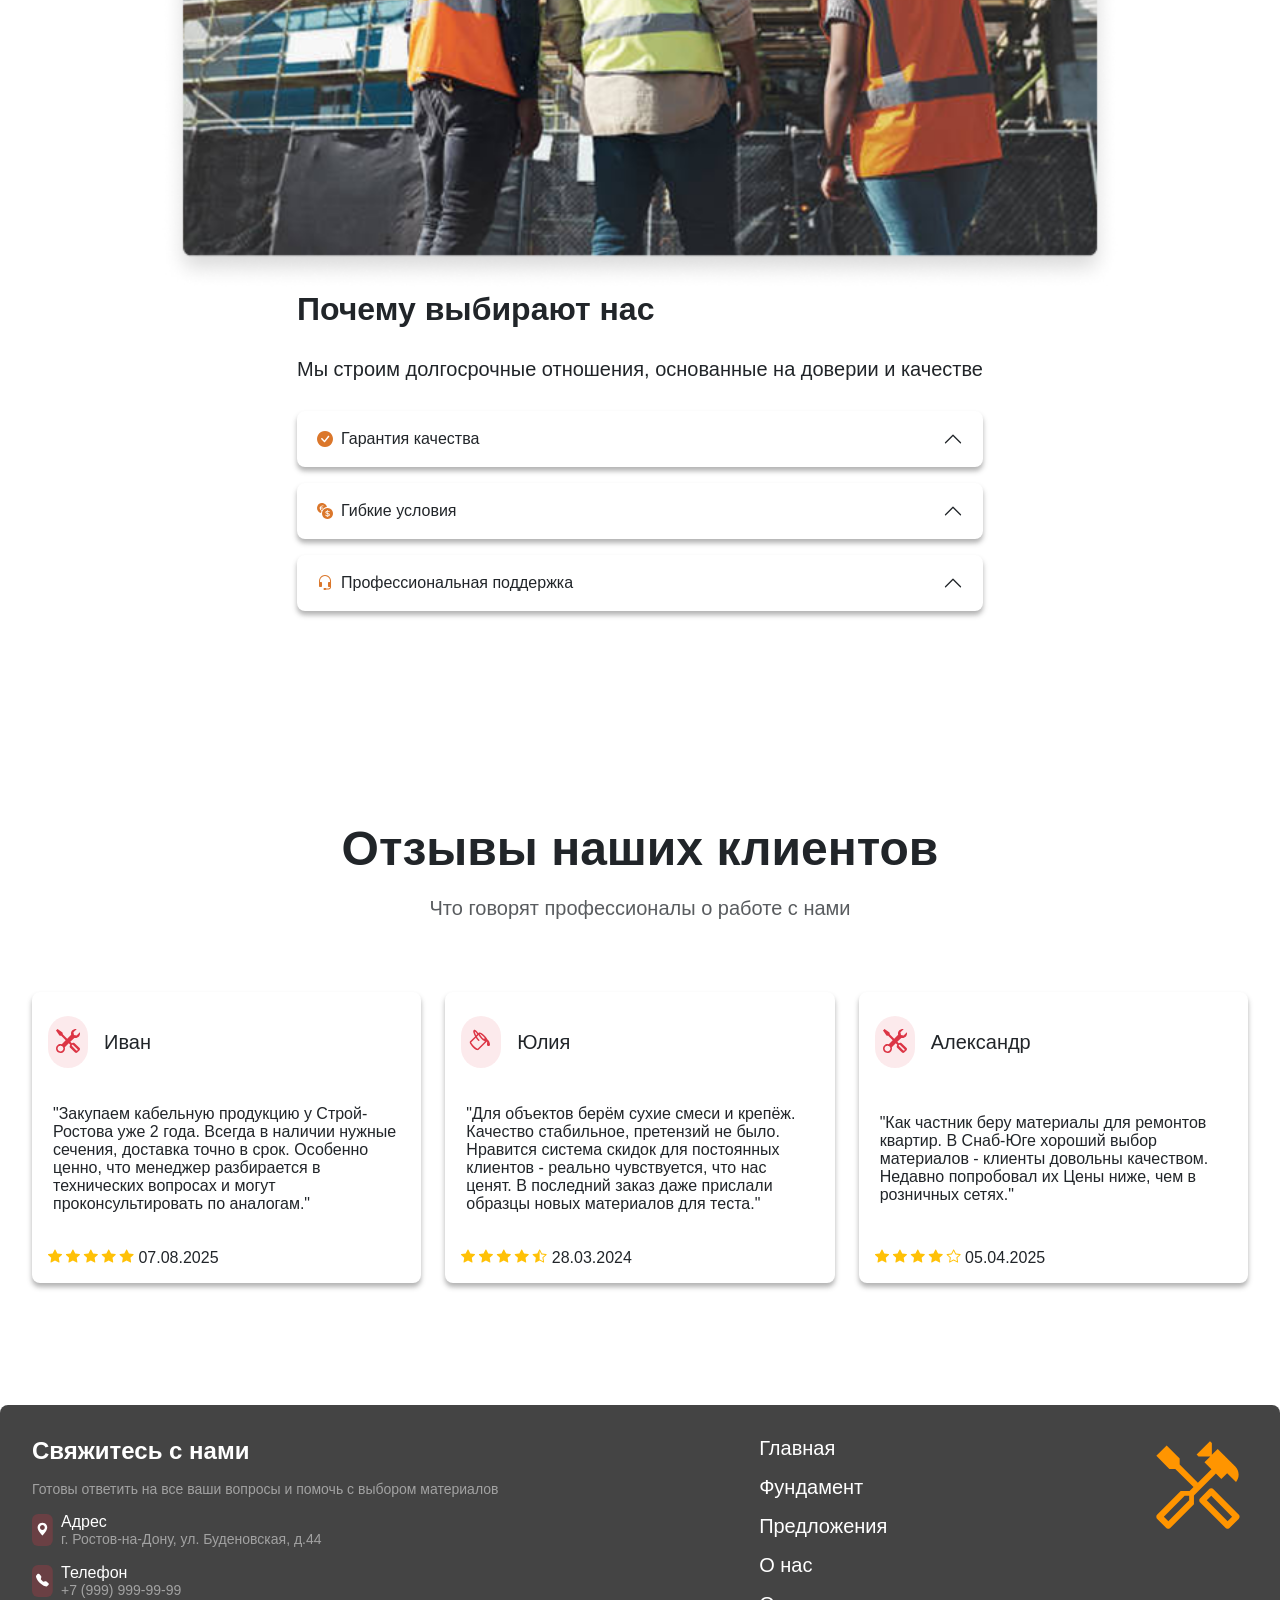
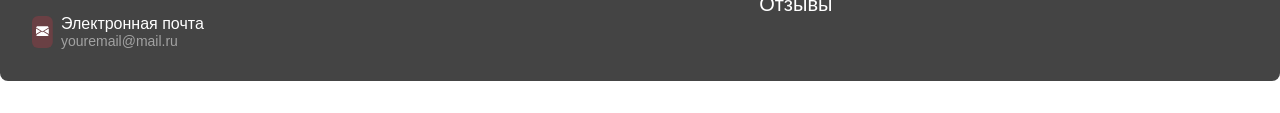
==== commit 0bbfe42c: "add function for list modal and add contacts and catalog list"" ====
--- a/index.html
+++ b/index.html
@@ -7,24 +7,23 @@
     <meta name="keywords" content="оборудование, промышленное оборудование, для предприятий, оборудование для предприятий">
     <link rel="icon" href="./images/favicon.svg" type="image/svg">
     <link rel="stylesheet" href="./style.css">
-    <title>СНАБ-Юг | Промышленное оборудование и компелектующие</title>
+    <title>Снаб-Юг | Промышленное оборудование и компелектующие</title>
 </head>
 <body>
     <div class="container">
         <header class="header">
             <a href="#cover" class="logo">
                 <img src="./images/logo.svg" alt="logo" class="logo__image">
-                <span>СНАБ-ЮГ</span>
             </a>
             <nav class="navigation">
                 <li class="navigation__item">
                     <a href="#cover" class="navigation__link">Главная</a>
                 </li>
                 <li class="navigation__item">
-                    <a href="#background" class="navigation__link">Фундамент</a>
-                </li>
-                <li class="navigation__item">
-                    <a href="#solutions" class="navigation__link">Предложения</a>
+                    <a href="./catalog.html" class="navigation__link">Каталог</a>
+                </li>
+                <li class="navigation__item">
+                    <a href="./contacts.html" class="navigation__link">Контакты</a>
                 </li>
                 <li class="navigation__item">
                     <a href="#about" class="navigation__link">О нас</a>
@@ -33,6 +32,7 @@
                     <a href="#reviews" class="navigation__link">Отзывы</a>
                 </li>
             </nav>
+            <button class="header__button">Обратная связь</button>
         </header>
         <section class="cover" id="cover">
             <img src="./images/cover__background.png" alt="backgroundCover" class="cover__background">
@@ -42,19 +42,18 @@
                     Оптовая поставка промышленного оборудования и комплектующих для предприятий Юга России.
                 </h2>
                 <div class="cover__button">
-                    <a href="./catalog.html" class="cover__catalog--btn">Каталог</a>
+                    <button class="cover__catalog--btn">Каталог</button>
                     <a href="./contacts.html" class="cover__contacts--btn">Контакты</a>
-                    <input class="cover__search" type="text" placeholder="Поиск">
                 </div>
                 <div class="cover__messenger">
                     <a href="" class="cover__tg">
                         <img src="./images/cover__tg.svg" alt="tg">
                         <span>Telegram</span>
                     </a>
-                    <a href="" class="cover__ma">
+                    <!-- <a href="" class="cover__ma">
                         <img src="./images/cover__wa.svg" alt="wa">
                         <span>WhatsApp</span>
-                    </a>
+                    </a> -->
                 </div>
                 <ul class="cover__contacts">
                     <li class="cover__contacts--item">
@@ -125,13 +124,13 @@
             <div class="solutions__catalog">
                 <h1 class="solutions__title">Комплексные решения</h1>
                 <h2 class="solutions__second">Полный цикл поставок для вашего строительного проекта</h2>
-                <a href="#" class="solutions__button">
+                <a href="./catalog.html" class="solutions__button">
                     <img src="./images/box.svg" alt="box" class="solutions__icon">
                     <p class="solutions__text">Перейти в полный каталог</p>
                 </a>
             </div>
             <ul class="solutions__list">
-                <li class="solutions__item">
+                <li class="solutions__item" id>
                     <img src="./images/lightning.svg" alt="lightning" class="solutions__pic">
                     <span>Электротехника</span>
                     <p>Кабели, провода,
@@ -295,6 +294,17 @@
             </ul>
         </footer>
     </div>
-    <script src="./app.js"></script>
+    <div class="window">
+        <div class="modalWindow">
+            <div class="modal__close">
+                <div class="modal__close-f"></div>
+                <div class="modal__close-s"></div>
+            </div>
+            <div class="modal__content">
+            </div>
+        </div>
+    </div>
+    <script src="./app.js" defer></script>
 </body>
-</html>+</html>
+
--- a/style.css
+++ b/style.css
@@ -36,7 +36,7 @@
 
 .header {
     display: flex;
-    gap: 4rem;
+    justify-content: space-between;
     align-items: center;
     && > .logo {
         display: flex;
@@ -83,6 +83,7 @@
 }
 
 .navigation__link {
+    color: var(--black);
     transition: .4s;
 }
 
@@ -96,10 +97,31 @@
     }
 }
 
+.header__button {
+    padding: 15px 25px;
+    background: #6e6e6e69;
+    border: 1px solid var(--white);
+    border-radius: 8px;
+    color: var(--white);
+    transition: .3s;
+    font-weight: 600;
+}
+
+.header__button:hover {
+    background: var(--white);
+    color: var(--black);
+    border: 1px solid var(--black);
+    cursor: pointer;
+}
+
 .container {
     width: 1320px;
     margin: 0 auto;
     padding: 2rem 0;
+}
+
+body {
+    position: relative;
 }
 
 .cover__content {
@@ -134,12 +156,18 @@
     margin-bottom: 15px;
 }
 
+.solution__link {
+    display: flex;
+    flex-direction: column;
+    gap: 2remsolution__link;
+}
+
 .cover__button {
     display: flex;
     gap: 20px;
     align-items: center;
     position: relative;
-    && > a {
+    && > a, button {
         padding: 15px 25px;
         color: var(--white);
         background: none;
@@ -149,7 +177,7 @@
         font-weight: var(--sw-title);
         transition: .3s;
     }
-    && > input {
+    /* && > input {
         padding: 15px 35px 15px 20px;
         background: #ffffff00;
         border: 1px solid var(--white);
@@ -166,15 +194,15 @@
             font-weight: var(--sw-title);
             font-size: var(--s-title);
         }
-    }
-}
-
-.cover__button > a.cover__catalog--btn {
+    } */
+}
+
+.cover__button > button.cover__catalog--btn {
     background: var(--orange);
     border: 1px solid var(--orange);
 }
 
-.cover__button > a.cover__catalog--btn:hover {
+.cover__button > button.cover__catalog--btn:hover {
     cursor: pointer;
     background: none;
     border: 1px solid var(--white);
@@ -185,7 +213,7 @@
     border: 1px solid var(--orange);
 }
 
-.cover__button::before {
+/* .cover__button::before {
     content: '';
     background: url(./images/cover__search.svg);
     position: absolute;
@@ -197,7 +225,7 @@
     background-size: contain;
     z-index: 2;
     transition: 0.3s;
-}
+} */
 
 .cover__messenger {
     display: flex;
@@ -314,6 +342,7 @@
     display: flex;
     align-items: center;
     justify-content: space-between;
+    gap: 2rem;
     padding: 43px 0;
 }
 
@@ -767,8 +796,246 @@
 
 }
 
-
-
-
+/* modal Window */
+
+.window {
+    background: #21252973;
+    width: 100vw;
+    height: 100vh;
+    position: fixed;
+    top: 0;
+    backdrop-filter: blur(6px);
+    display: none;
+    align-items: center;
+    justify-content: center;
+}
+
+.modalWindow {
+    background: var(--white);
+    border: 1px solid var(--orange);
+    position: relative;
+    border-radius: 8px;
+    width: 1200px;
+    height: 80%;
+    padding: 2rem 1rem;
+}
+
+.modal__close {
+    background: #ffffff8a;
+    position: absolute;
+    top: -3rem;
+    right: -3rem;
+    display: flex;
+    width: 2.5rem;
+    height: 2.5rem;
+    /* gap: 1rem; */
+    border-radius: 8px;
+    border: 1px solid var(--orange);
+    padding: .5rem;
+    align-items: center;
+    justify-content: center;
+    && > div {
+        background: #212529;
+        width: 1px;
+        height: 25px;
+        transition: .3s;
+    }
+}
+
+.modal__close:hover {
+    cursor: pointer;
+    .modal__close-f {
+        rotate: 45deg;
+    }
+    .modal__close-s {
+        rotate: -45deg;
+    }
+}
+
+.modalWindow {
+    display: flex;
+    justify-content: center;
+    align-items: center;
+}
+
+.form__title {
+    margin-bottom: 2rem;
+    font-size: 48px;
+    text-align: center;
+}
+
+.order__form {
+  display: flex;
+  flex-direction: column;
+  align-items: center;
+  gap: 2rem;
+  position: relative;
+
+  && > input {
+    padding: 1rem;
+    width: 50rem;
+    border: 1px solid var(--dark-gray);
+    border-radius: .3rem;
+    background: none;
+    transition: .3s;
+  }
+
+  && > .order__name {
+    position: relative;
+  }
+
+  && > .order__name--label {
+    position: absolute;
+    left: -50rem;
+    top: -20px;
+    transition: .3s;
+  }
+
+   && > .order__name::placeholder {
+    transition: .3s;
+   } 
+
+  && > .order__name:focus::placeholder {
+    opacity: 0;
+    transition: .3s;
+  }
+
+  && > .order__name:focus + .order__name--label {
+    left: 10px;
+  }
+
+  && > select {
+    padding: 1rem;
+    width: 50rem;
+    border: 1px solid var(--dark-gray);
+    border-radius: .3rem;
+    background: none;
+  }
+
+  && > .order__push {
+    padding: 1rem;
+    width: 20rem;
+    border: 1px solid var(--dark-gray);
+    border-radius: .3rem;
+    background: var(--gray);
+    transition: .3s;
+    color: var(--dark-gray);
+  }
+
+  .order__push:hover {
+    background: var(--light-beige);
+    color: var(--black);
+    cursor: pointer;
+  }
+
+}
+
+.order__number {
+  position: relative;
+}
+
+.order__number--label {
+  position: absolute;
+  top: 4.1rem;
+  left: -50rem;
+  transition: .3s;
+}
+
+.order__number:focus + .order__number--label {
+  left: 10px;
+}
+
+.order__date--label {
+  position: absolute;
+  top: 9.3rem;
+  left: -50rem;
+  transition: .3s;
+}
+
+.order__date:focus + .order__date--label {
+  left: 10px;
+}
+
+.order__comment {
+  width: 100%;
+  height: 15rem;
+  padding: 1rem;
+  border: 1px solid var(--dark-gray);
+  border-radius: .3rem;
+  background: none;
+  transition: .3s;
+}
+
+.order__comment--label {
+  position: absolute;
+  top: 14.6rem;
+  left: -50rem;
+  transition: .3s;
+}
+
+.order__comment:focus + .order__comment--label {
+  left: 10px;
+}
+
+.contacts__body {
+    background: var(--dark-gray);
+}
+
+.main__contact--content {
+    display: flex;
+    flex-direction: row;
+    justify-content: space-between;
+    padding: 2rem;
+}
+
+.main__catalog--title {
+    margin: 2rem;
+    font-size: 48px;
+}
+
+.main__catalog {
+    display: flex;
+    flex-direction: column;
+    align-items: center;
+    justify-content: center;
+    margin-bottom: 2rem;
+}
+
+.main__catalog--list {
+    align-items: center;
+    justify-content: center;
+}
+
+.solutions__item--catalog {
+    && > span, && > p {
+        color: var(--white);
+    }
+}
+
+.goods__list {
+    display: flex;
+    flex-wrap: wrap;
+    align-items: center;
+    justify-content: center;
+    gap: 1rem;
+    width: 1000px;
+    overflow: hidden;
+    height: 600px;
+    overflow-y: auto;
+    && > li {
+        display: flex;
+        flex-direction: column;
+        width: 200px;
+        height: 300px;
+        padding: 1rem;
+        justify-content: space-between;
+        border: 1px solid #444;
+        border-radius: 8px;
+    }
+}
+
+.modalWindow {
+    /* overflow: hidden; */
+}
 
 /* box-shadow: 0px 4px 5px .1px #44444468; */
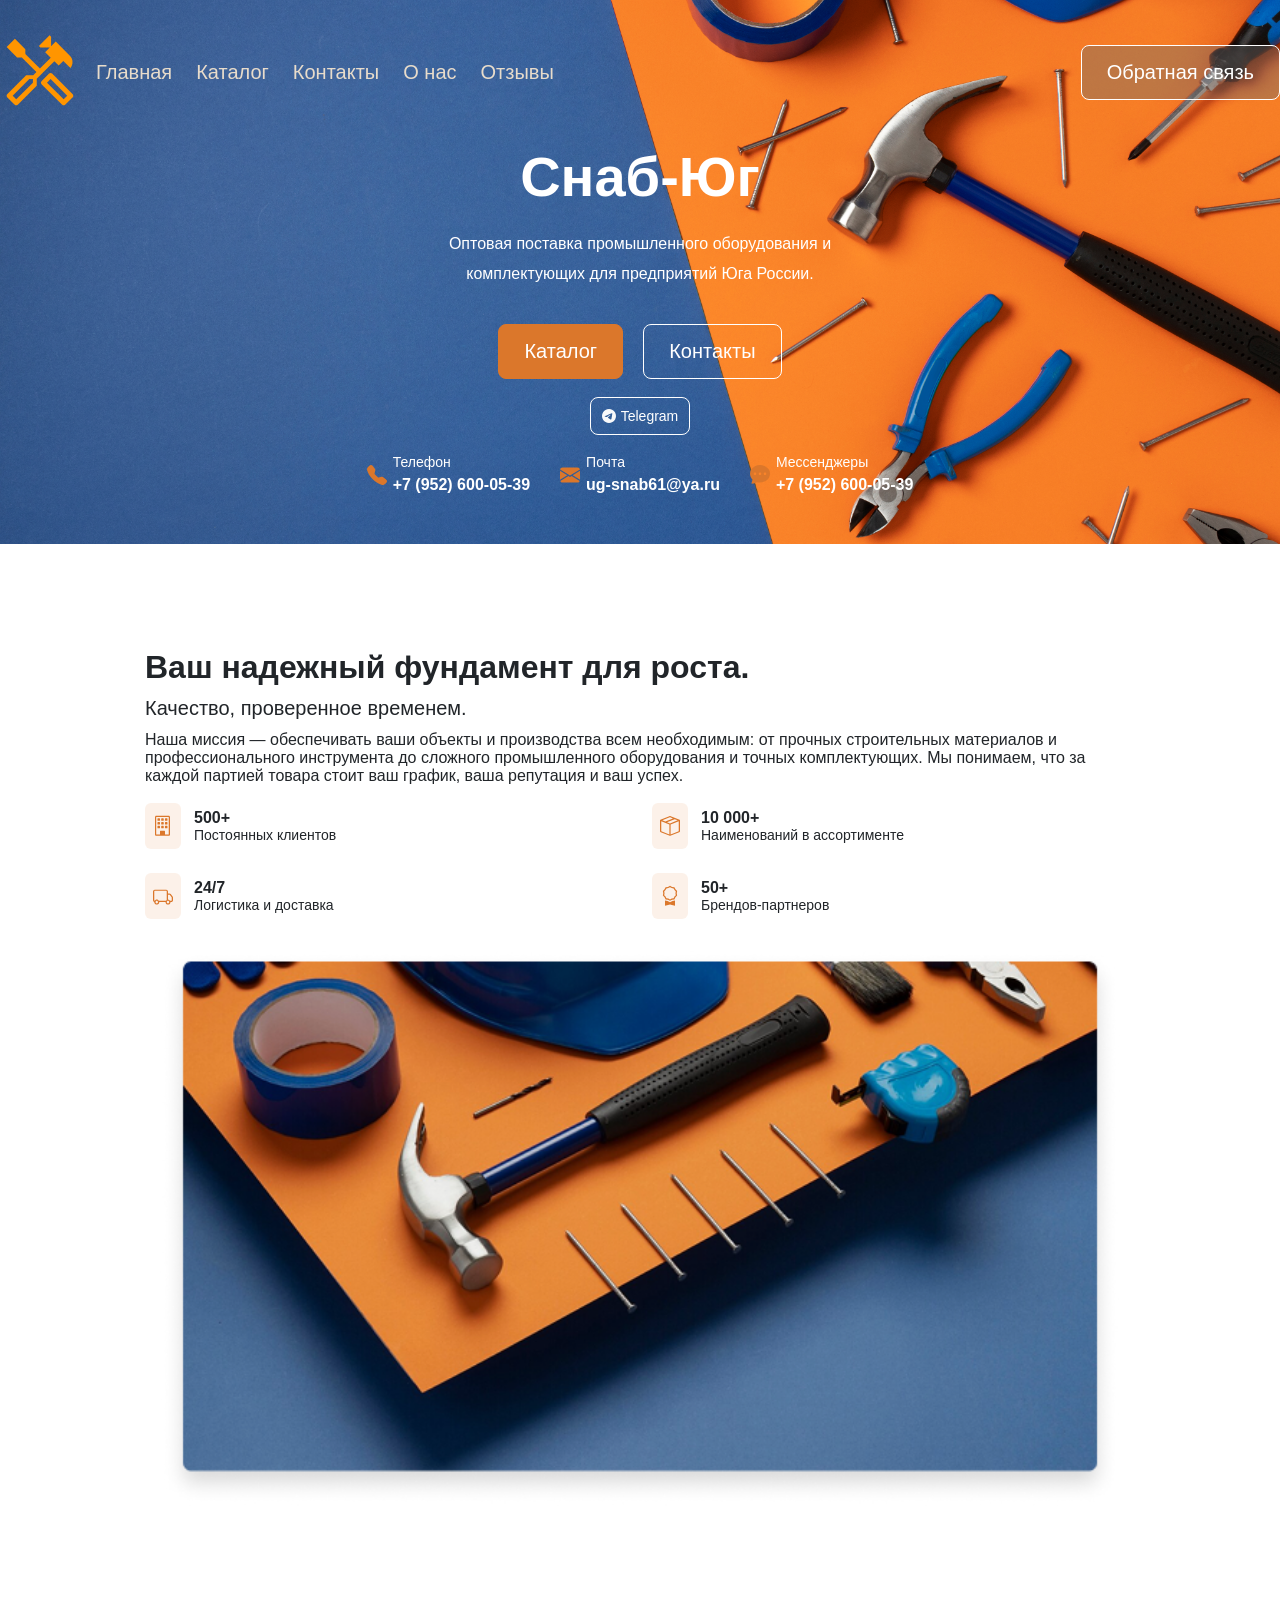
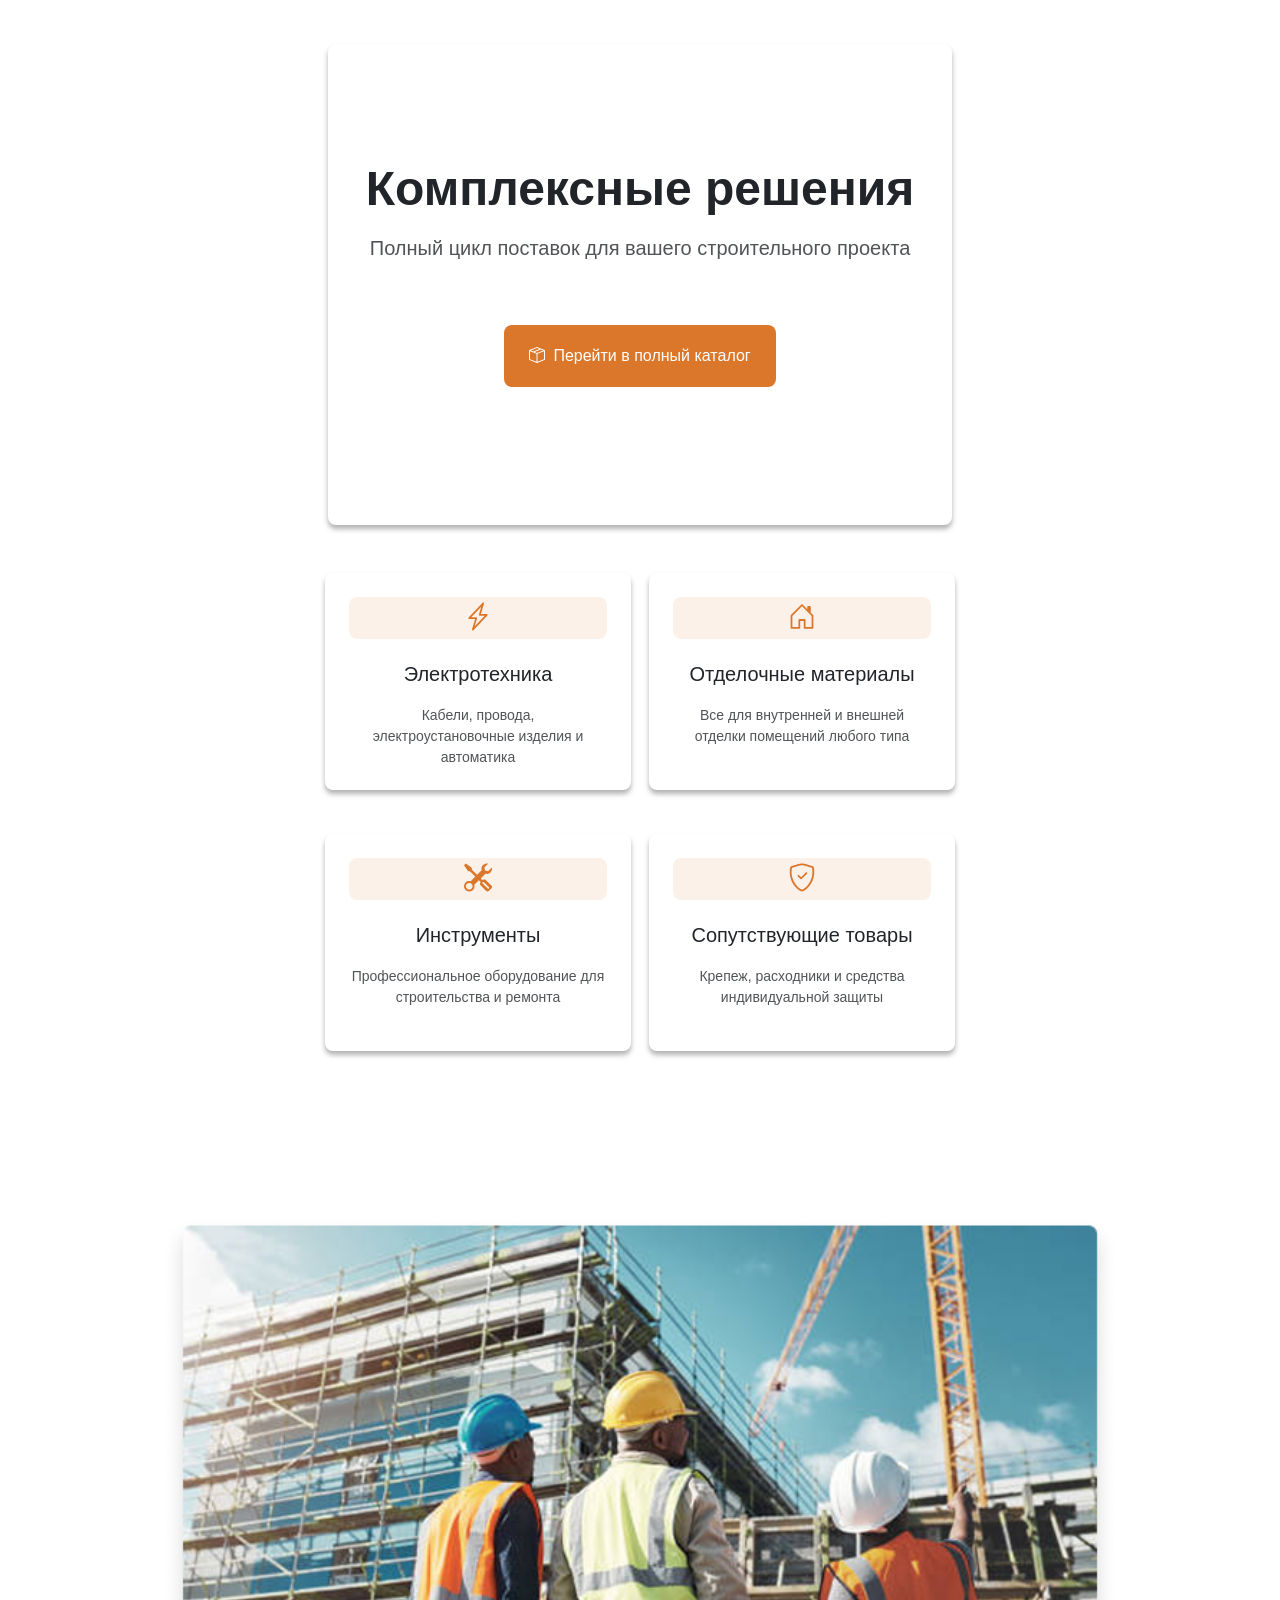
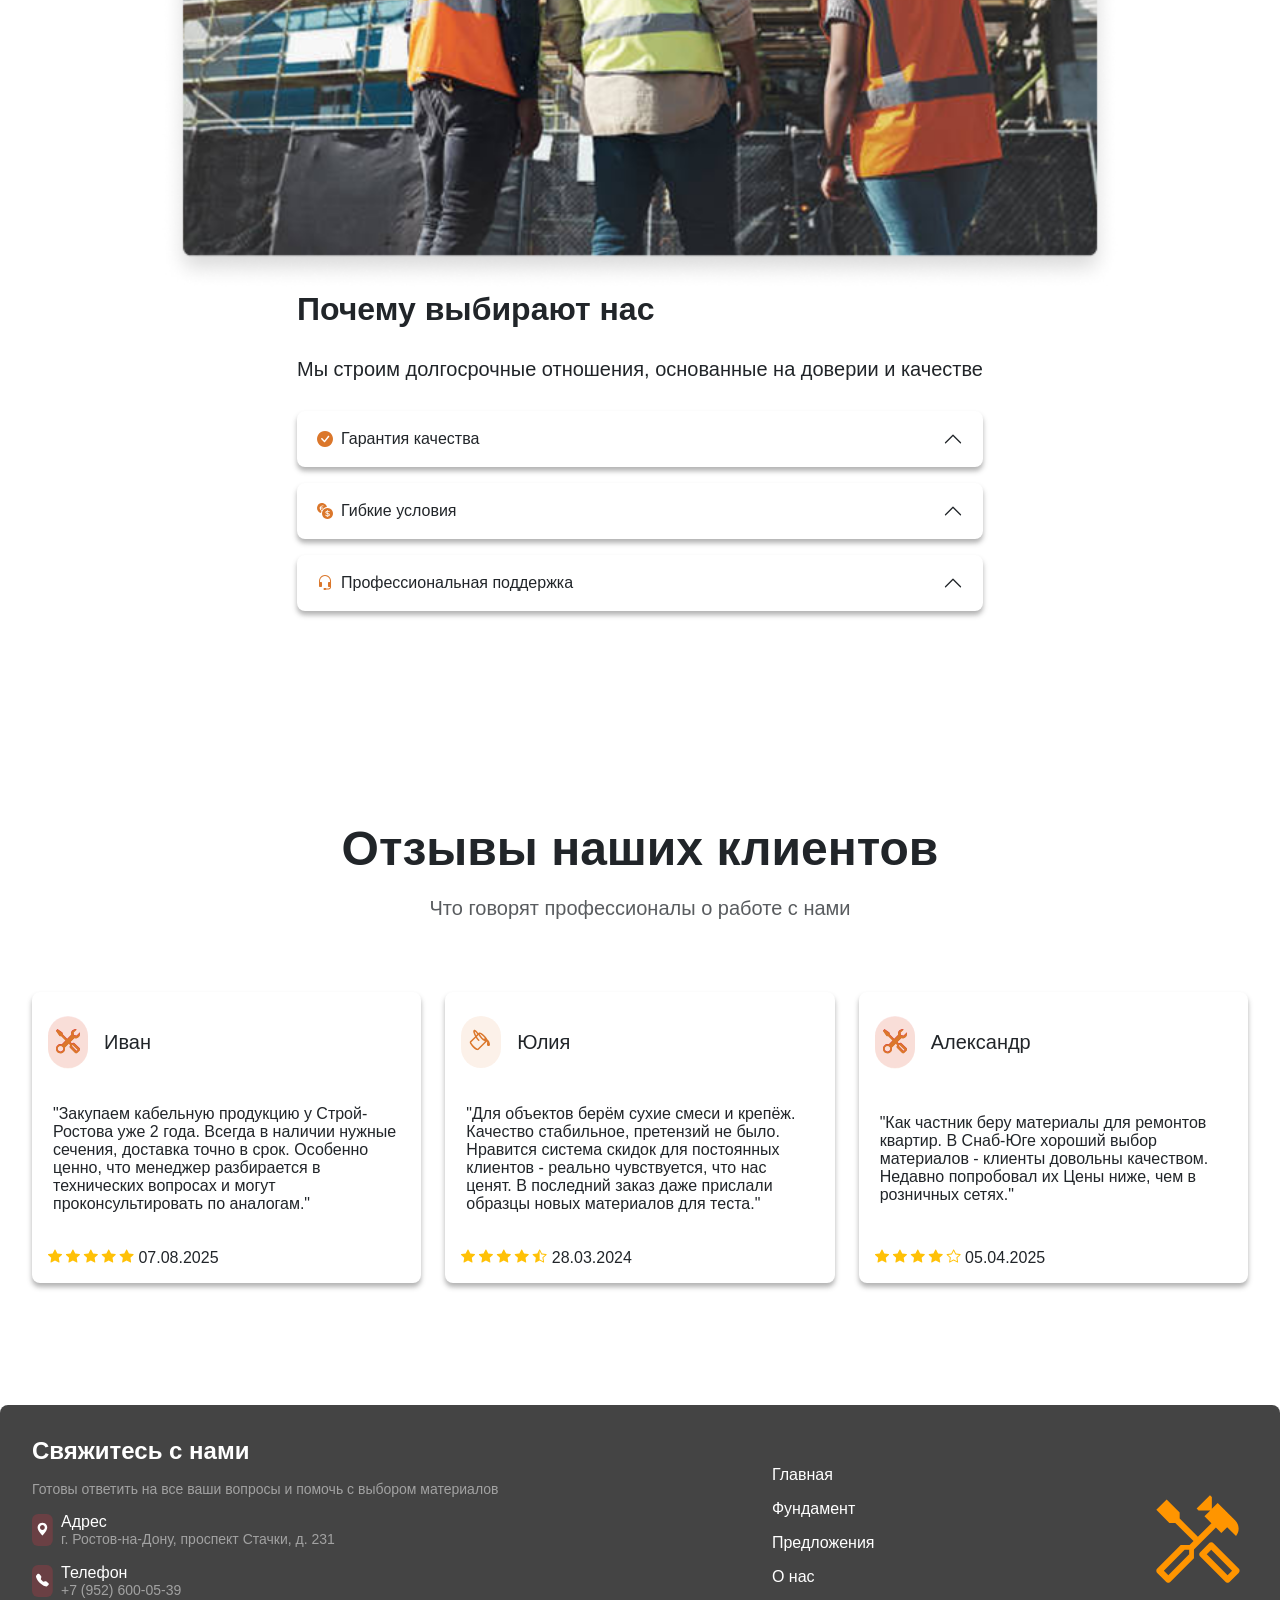
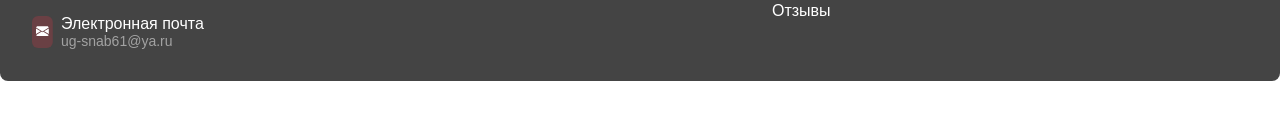
==== commit 6c7ab597: "finish" ====
--- a/index.html
+++ b/index.html
@@ -250,21 +250,21 @@
                             <img src="./images/map.svg" alt="icon">
                             <div class="contacts__item--text">
                                 <span class="contacts__item--title">Адрес</span>
-                                <p class="contacts__item--second">г. Ростов-на-Дону, ул. Буденовская, д.44</p>
+                                <p class="contacts__item--second">г. Ростов-на-Дону, проспект Стачки, д. 231</p>
                             </div>
                         </li>
                         <li class="contacts__item">
                             <img src="./images/phone.svg" alt="icon">
                             <div class="contacts__item--text">
                                 <span class="contacts__item--title">Телефон</span>
-                                <p class="contacts__item--second">+7 (999) 999-99-99</p>
+                                <p class="contacts__item--second">+7 (952) 600-05-39</p>
                             </div>
                         </li>
                         <li class="contacts__item">
                             <img src="./images/email.svg" alt="icon">
                             <div class="contacts__item--text">
                                 <span class="contacts__item--title">Электронная почта</span>
-                                <p class="contacts__item--second">youremail@mail.ru</p>
+                                <p class="contacts__item--second">ug-snab61@ya.ru</p>
                             </div>
                         </li>
                     </ul>
--- a/style.css
+++ b/style.css
@@ -55,6 +55,7 @@
     .navigation {
         display: flex;
         gap: .5rem;
+        margin-right: auto;
         && > li > a {
             font-size: var(--s-title);
             color: var(--beige);
@@ -104,7 +105,8 @@
     border-radius: 8px;
     color: var(--white);
     transition: .3s;
-    font-weight: 600;
+    font-size: var(--s-title);
+    font-weight: var(--sw-title);
 }
 
 .header__button:hover {
@@ -589,13 +591,17 @@
     }
 }
 
+.footer__content {
+    align-items: center;
+}
+
 .footer__navigation--list {
     display: flex;
     flex-direction: column;
     gap: 1rem;
     && > li > a {
         color: var(--white);
-        font-size: 20px;
+        font-size: 16px;
     }
 }
 
